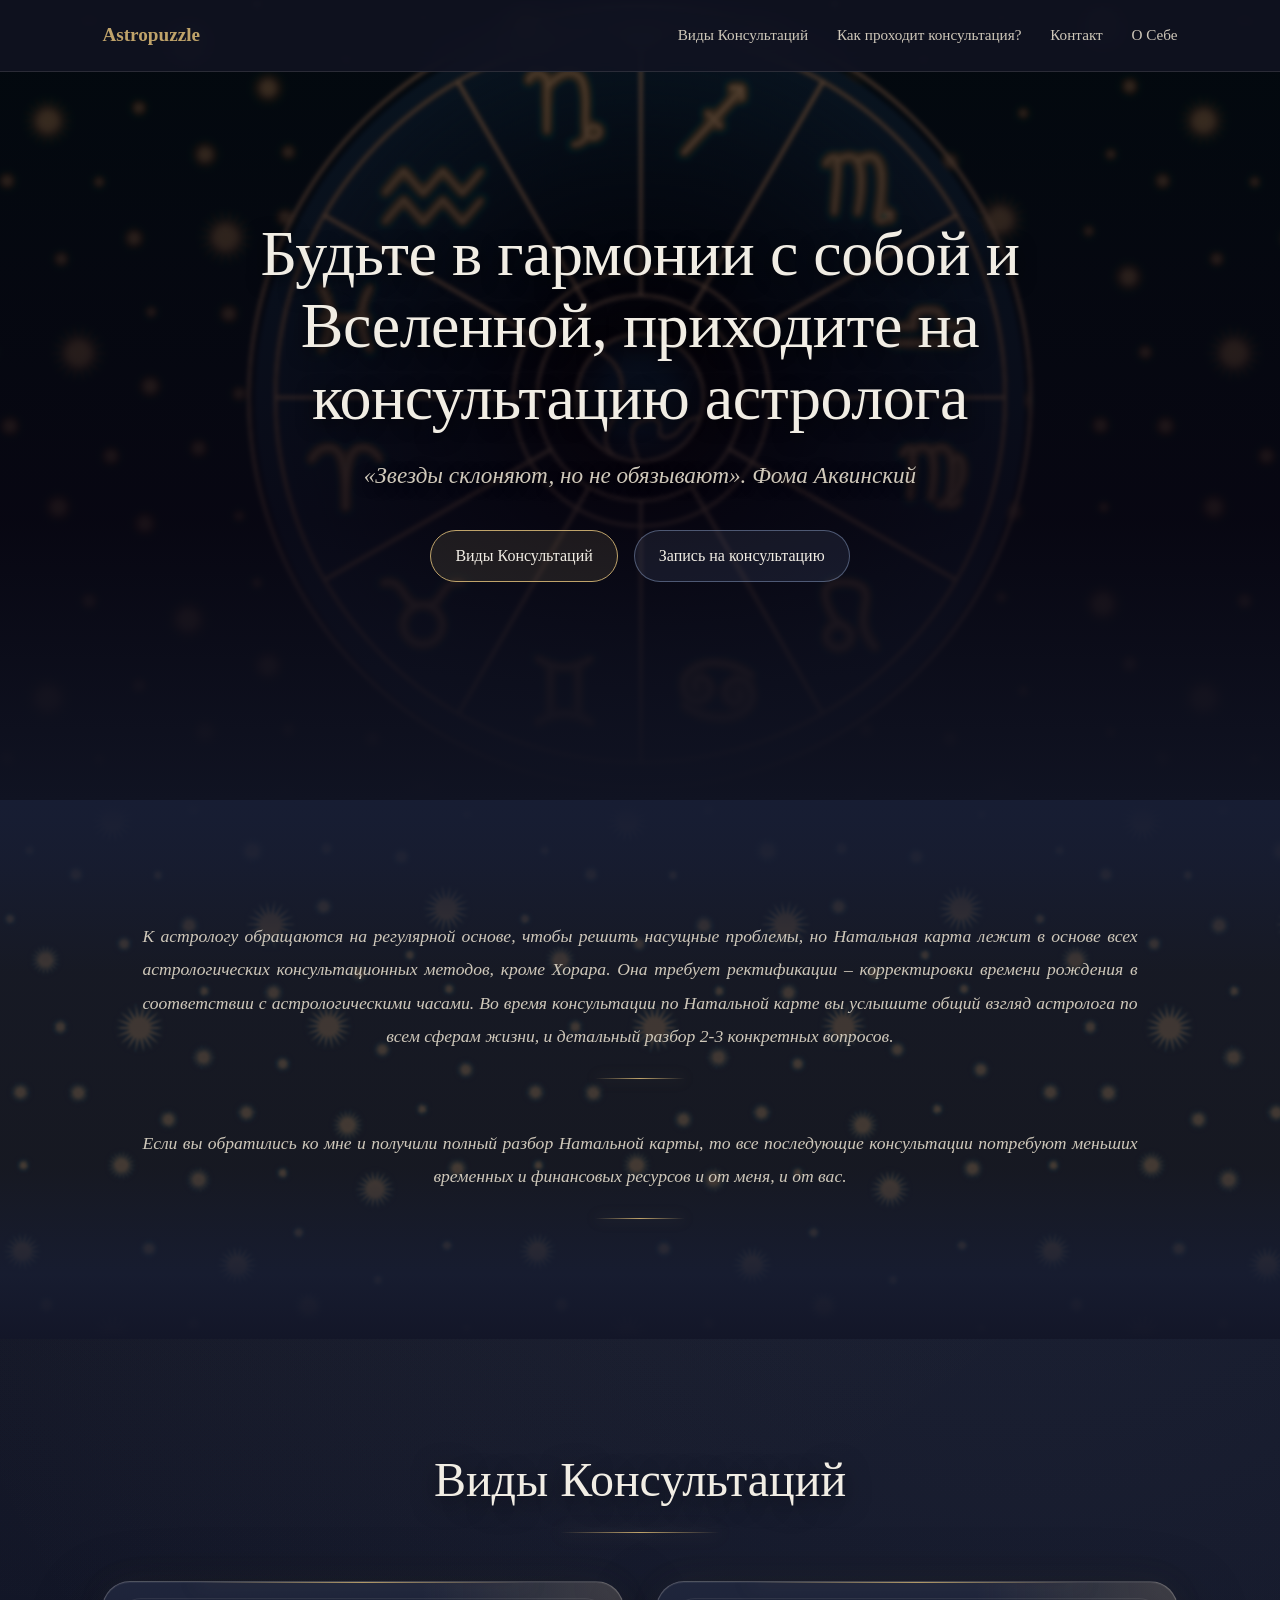
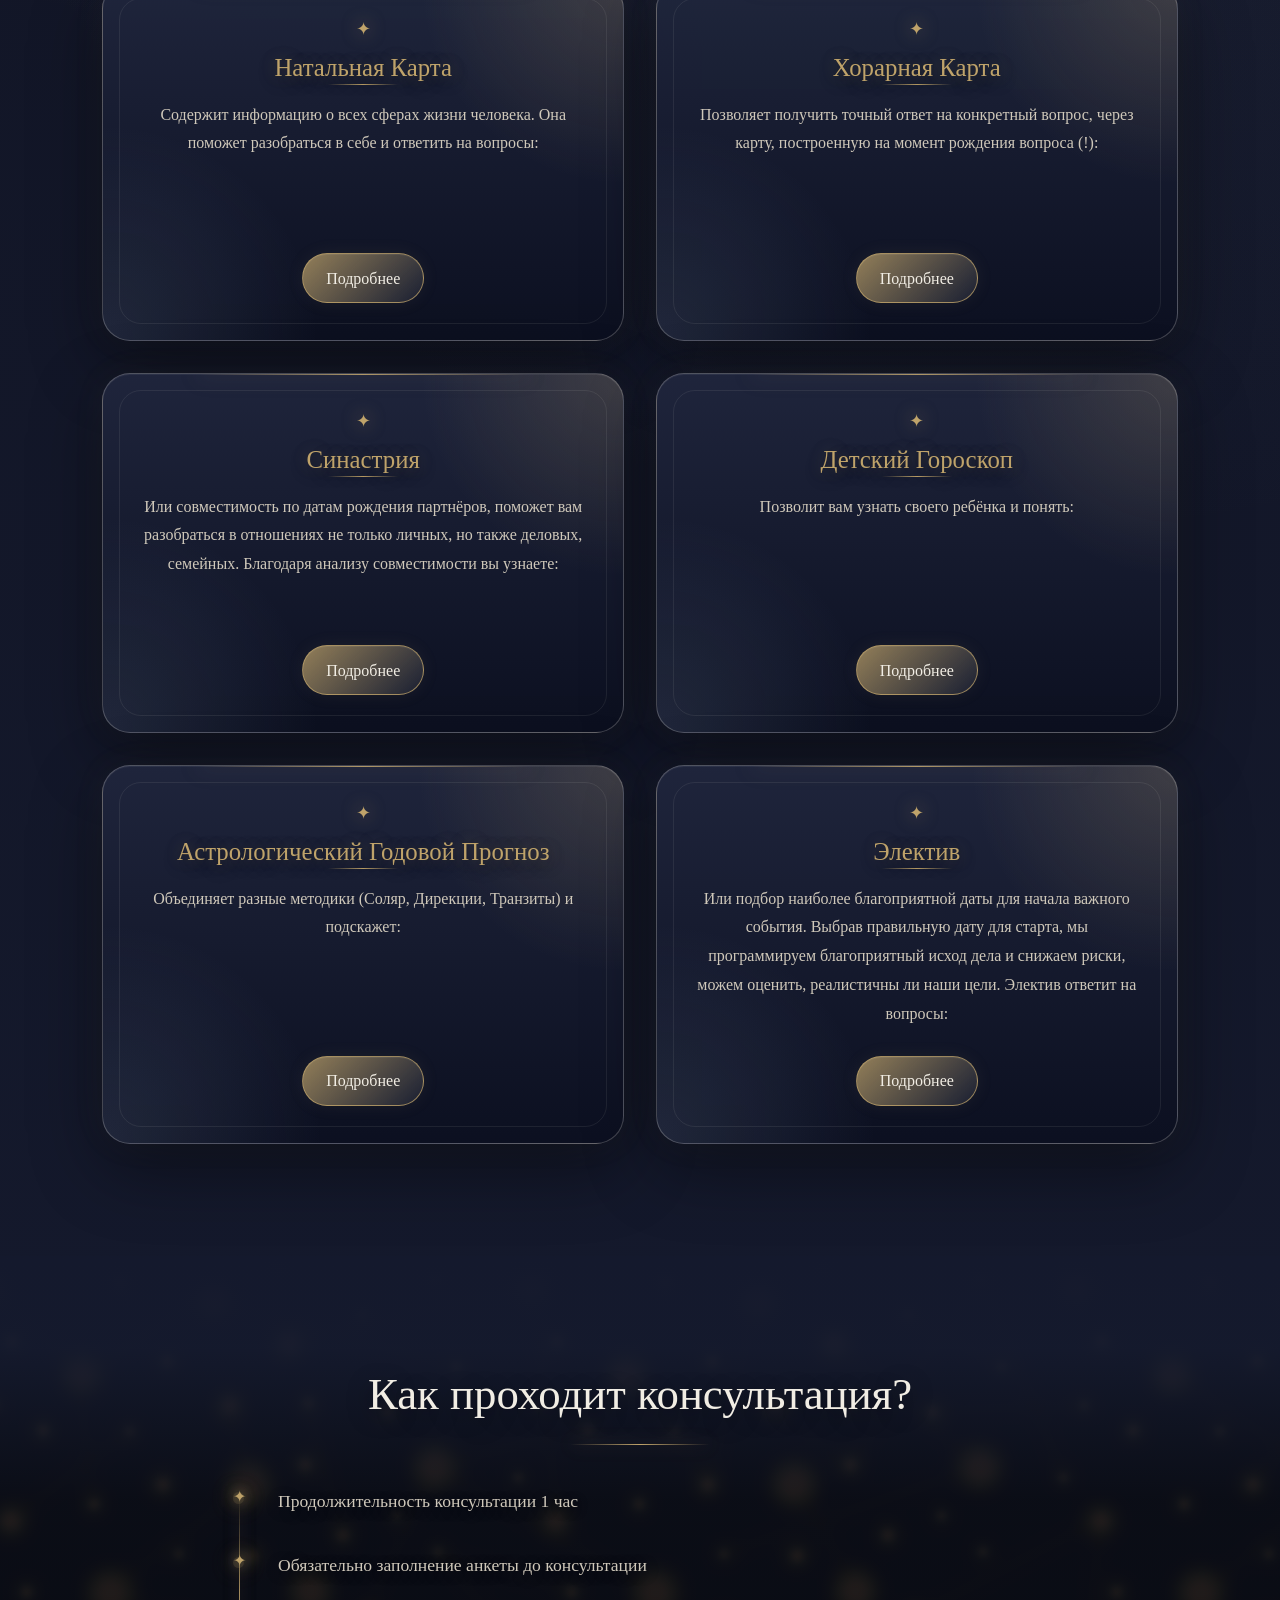
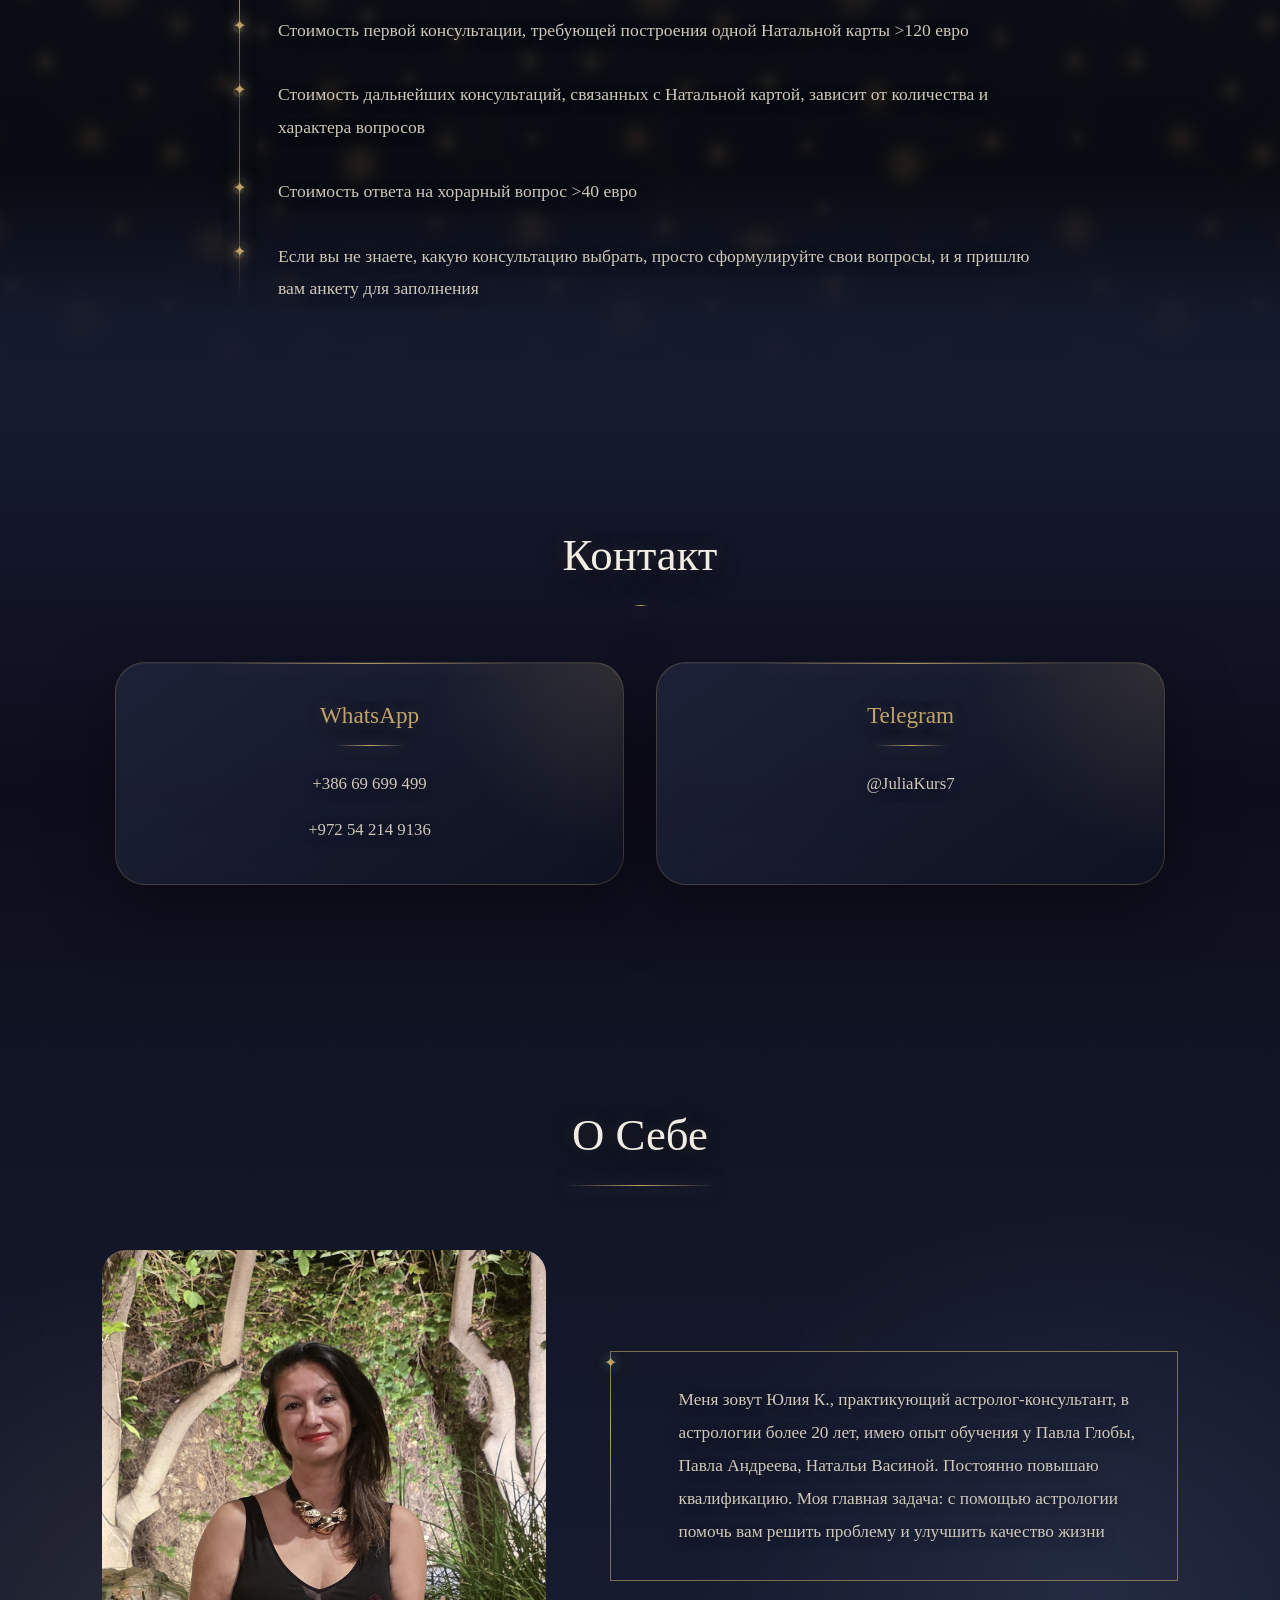
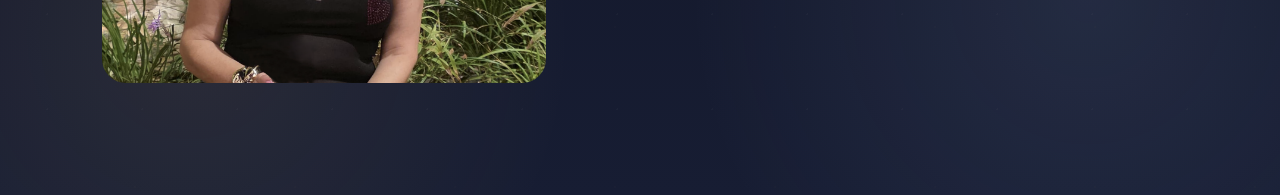
==== index.html @ b41eee76 "Fix button" ====
<!DOCTYPE html>
<html lang="ru">
    <head>
        <meta charset="UTF-8">
        <meta name="viewport" content="width=device-width, initial-scale=1.0">
        <title>Astropuzzle</title>
        <link rel="stylesheet" href="style.css">
    </head>

    <body>

        <!--Navigation section-->
        <header class="top_bar">
            <a href="#home" class="logo">Astropuzzle</a>
            <nav class="nav_links">
                <a href="#sessions">Виды Консультаций</a>
                <a href="#registration">Как проходит консультация?</a>
                <a href="#contact">Контакт</a>
                <a href="#aboutme">О Себе</a>
            </nav>
        </header>

        <main>
            <!--Intro and Heading and Quote-->
            <section id="home" class="hero">
                <div class="hero_content">
                    <h1>Будьте в гармонии с собой и Вселенной, приходите на консультацию астролога</h1>
                    <h2>«Звезды склоняют, но не обязывают». Фома Аквинский</h2>
                    <div class="hero_buttons">
                        <a href="#sessions" class="button">Виды Консультаций</a>
                        <a href="#contact" class = "button secondary_button">Запись на консультацию</a>
                    </div>
                </div>
            </section>

            <!--Info Blocks-->
            <section class="info_block">
                <div class="info_card">
                    <p>К астрологу обращаются на регулярной основе, чтобы решить насущные проблемы, но Натальная карта лежит в основе всех астрологических консультационных методов, кроме Хорара. Она требует ректификации – корректировки времени рождения в соответствии с астрологическими часами. Во время консультации по Натальной карте вы услышите общий взгляд астролога по всем сферам жизни, и детальный разбор 2-3 конкретных вопросов.</p>
                    <p>Если вы обратились ко мне и получили полный разбор Натальной карты, то все последующие консультации потребуют меньших временных и финансовых ресурсов и от меня, и от вас.</p>
                </div>
            </section>
            
            <!--Mini Cards-->
            <section id="sessions" class="card_section">
                 <div class="section_heading">
                    <h2>Виды Консультаций</h2>
                </div>
                <div class="session_grid">
                    
                    <article class="session_card">
                        <h3>Натальная Карта</h3>
                        <p>Содержит информацию о всех сферах жизни человека. Она поможет разобраться в себе и ответить на вопросы:</p>
                        <button type="button" class="view_more">Подробнее</button>
                        <ul class="details">
                            <li>В чем ваши сильные и слабые стороны?</li>
                            <li>В какой сфере ждет профессиональный успех?</li>
                            <li>Как повысить уровень дохода?</li>
                            <li>Как избавиться от тревожности и поверить в себя?</li>
                            <li>В чем ваше предназначение?</li>
                            <li>Какова психосоматика ваших заболеваний и откуда взялись хронические?</li>
                            <li>Почему вы часто болеете, как это компенсировать, и где взять ресурс для полноценной энергичной жизни?</li>
                        </ul>
                    </article>

                    <article class="session_card">
                        <h3>Хорарная Карта</h3>
                        <p>Позволяет получить точный ответ на конкретный вопрос, через карту, построенную на момент рождения вопроса (!):</p>
                        <button type="button" class="view_more">Подробнее</button>
                        <ul class="details">
                            <li>Повысят ли меня на работе?</li>
                            <li>Какую квартиру выбрать?</li>
                            <li>Как ко мне относится этот человек и будем ли мы вместе?</li>
                            <li>Стоит ли принять предложение? </li>
                            <li>Выиграю ли я тендер?</li>
                            <li>Покупать, или продавать?</li>
                            <li>Где пропавший предмет или человек?</li>
                        </ul>
                    </article>

                    <article class="session_card">
                        <h3>Синастрия</h3>
                        <p>Или совместимость по датам рождения партнёров, поможет вам разобраться в отношениях не только личных, но также деловых, семейных. Благодаря анализу совместимости вы узнаете:</p>
                        <button type="button" class="view_more">Подробнее</button>
                        <ul class="details">
                            <li>Как построить крепкие отношения?</li>
                            <li>Как эффективно решать конфликты?</li>
                            <li>В чем можно полагаться на партнера?</li>
                            <li>Как наладить отношения с родственниками?</li>
                            <li>Подойдет ли вам новый сотрудник, впишется ли он в коллектив?</li>
                        </ul>
                    </article>

                    <article class="session_card">
                        <h3>Детский Гороскоп</h3>
                        <p>Позволит вам узнать своего ребёнка и понять:</p>
                        <button type="button" class="view_more">Подробнее</button>
                        <ul class="details">
                            <li>Как с ним лучше общаться?</li>
                            <li>Как развить его таланты и помочь их реализовать?</li>
                            <li>Как и где ему лучше учиться?</li>
                            <li>Как его мотивировать и укрепить самооценку?</li>
                            <li>Как помочь ему найти себя и адаптироваться к социуму?</li>
                            <li>В чем его предназначение?</li>
                        </ul>
                    </article>

                    <article class="session_card">
                        <h3>Астрологический Годовой Прогноз</h3>
                        <p>Объединяет разные методики (Соляр, Дирекции, Транзиты) и подскажет:</p>
                        <button type="button" class="view_more">Подробнее</button>
                        <ul class="details">
                            <li>Действовать, или замереть?</li>
                            <li>Какую стратегию выбрать?</li>
                            <li>На чем сфокусироваться, чтобы быть эффективным?</li>
                            <li>Где и в чем подстраховаться?</li>
                            <li>Как выжать пользу из кризисов предстоящего года?</li>
                        </ul>
                    </article>

                    <article class="session_card">
                        <h3>Электив</h3>
                        <p>Или подбор наиболее благоприятной даты для начала важного события. Выбрав правильную дату для старта, мы программируем благоприятный исход дела и снижаем риски, можем оценить, реалистичны ли наши цели. Электив ответит на вопросы:</p>
                        <button type="button" class="view_more">Подробнее</button>
                        <ul class="details">
                            <li>Когда начинать бизнес-проект?</li>
                            <li>Когда заключать сделку?</li>
                            <li>Когда переезжать?</li>
                            <li>Когда покупать или продавать недвижимость?</li>
                            <li>Когда лучше вступать в брак? </li>
                            <li>Когда зачинать ребенка?</li>
                            <li>Когда делать операцию с наименьшими рисками?</li>
                        </ul>
                    </article>
                </div>
            </section>

            <section id="registration" class="registration_section">
                    <h2>Как проходит консультация?</h2>
                    <ul class="registration_list">
                        <li>Продолжительность консультации 1 час</li>
                        <li>Обязательно заполнение анкеты до консультации</li>
                        <li>Стоимость первой консультации, требующей построения одной Натальной карты >120 евро</li>
                        <li>Стоимость дальнейших консультаций, связанных с Натальной картой, зависит от количества и характера вопросов</li>
                        <li>Стоимость ответа на хорарный вопрос >40 евро</li>
                        <li>Если вы не знаете, какую консультацию выбрать, просто сформулируйте свои вопросы, и я пришлю вам анкету для заполнения</li>
                    </ul>
            </section>
            
            <section id="contact" class="contact_section">
                <h2>Контакт</h2>
                <div class="contact_card">
                    <div class="socials">
                        <h3>WhatsApp</h3>
                        <p>+386 69 699 499</p>
                        <p>+972 54 214 9136</p>
                    </div>
                    
                    <div class="socials">
                        <h3>Telegram</h3>
                        <p>@JuliaKurs7</p>
                    </div>
                </div>
            </section>

            <section id="aboutme" class="aboutme_section">
                <h2>О Себе</h2>

                <div class="aboutme_content">
                    <div class="aboutme_image">
                        <img src="images/author.png" alt="author">
                    </div>

                    <div class="aboutme_text">
                        <p>Меня зовут Юлия К., практикующий астролог-консультант, в астрологии более 20 лет, имею опыт обучения у Павла Глобы, Павла Андреева, Натальи Васиной. Постоянно повышаю квалификацию. Моя главная задача: с помощью астрологии помочь вам решить проблему и улучшить качество жизни</p>
                    </div>
                </div>

            </section>
        </main>
    <script src="script.js"></script>
    </body>
</html>
---- style.css ----
/*General*/
* {
    box-sizing: border-box;
    margin: 0;
    padding: 0;
}

html {
    scroll-behavior: smooth;
}

body {
    font-family: Georgia, 'Times New Roman', Times, serif;
    line-height: 1.6;
    color: #f1ede4;
    background: radial-gradient(circle at 20% 10%, rgba(191, 163, 106, 0.08), transparent 25%), radial-gradient(circle at 80% 20%, rgba(124, 143, 179, 0.10), transparent 28%), linear-gradient(180deg, #101322, #171d33);
    min-height: 100vh;
}

/*Typography*/

h1,
h2,
h3 {
    line-height: 1.2;
    font-weight: 300;
}

h1 {
    font-size: clamp(2.1rem, 5vw, 4rem);
    color: #f1ede4;
}

h2 {
    font-size: clamp(1.7rem, 3.5vw, 2.5rem);
    color: #f1ede4;
    text-align: center;
    margin-bottom: 1rem;
}

h3 {
    font-size: 1.35rem;
    color: #d2b87a;
    margin-bottom: 0.8rem;
}

p {
    font-size: 1.2rem;
    color: #cfc8ba;
}

li {
    font-size: 1.2rem;
    color: #cfc8ba;
    line-height: 1.8;
}

/*Images and Links*/

a {
    color: inherit;
}

img {
    max-width: 100%;
    display: block;
}

/*Common Layout*/

section {
    scroll-margin: 90px;
}

.card_section,
.info_block,
.price_section,
.aboutme_card {
    padding: 7rem 8%;
}

/*Top Bar*/
.top_bar {
    width: 100%;
    position: fixed;
    top: 0;
    left: 0;
    right: 0;
    z-index: 9999;
    height: 72px;
    padding: 0 8%;
    display: flex;
    justify-content: space-between;
    align-items: center;
    background: rgba(16, 19, 34, 0.88);
    border-bottom: 1px solid rgba(241, 237, 228, 0.12);
    backdrop-filter: blur(14px);
}

.logo {
    font-weight: 600;
    font-size: 1.2rem;
    text-decoration: none;
    color: #bfa36a;
}

.nav_links {
    display: flex;
    align-items: center;
    gap: 1.8rem;
}

.nav_links a {
    position: relative;
    text-decoration: none;
    font-weight: 400;
    font-size: 0.95rem;
    color: #cfc8ba;

    transition: color 0.3s ease;
}
.nav_links a:hover {
    color: #d2b87a;
}

.nav_links a::after {
    content: "";
    position: absolute;

    left: 0;
    bottom: -6px;
    width: 100%;
    height: 1px;

    background: #bfa36a;
    transform: scaleX(0);
    transform-origin: center;

    transition: transform 0.3s ease;
}

.nav_links a:hover::after {
    transform: scaleX(1);
}

/*Hero Section*/
.hero {
    min-height: 800px;
    padding: 7rem 8%;

    position: relative;
    overflow: hidden;

    display: flex;
    align-items: center;
    justify-content: center;
    
    background: #101322;
}

.hero::before {
    content: "";
    position: absolute;
    inset: 0;

    background-image: url("images/hero_p2.png");
    background-size: cover;
    background-position: center;
    background-repeat: no-repeat;

    filter: brightness(0.45) blur(2px);
    transform: scale(1.04);
    z-index: 0;
}

.hero::after {
    content: "";
    position: absolute;
    inset: 0;

    background: linear-gradient(to bottom, rgba(10, 6, 20, 0) 0%, rgba(10, 6, 20, 0.7) 65%, #101322 100%);
    z-index: 1;
}

.hero_content {
    position: relative;
    z-index: 2;
    max-width: 900px;
    text-align: center;

    padding: 0;
}

.hero_content h1 {
    font-size: clamp(2.1rem, 5vw, 4rem);
    line-height: 1.12;
    margin-bottom: 1.4rem;

    color: #f1ede4;
    font-weight: 300;
    letter-spacing: -0.03rem;

    text-shadow: 0 4px 18px rgba(0,0,0,0.75);
}

.hero_content h2 {
    max-width: 760px;
    font-size: clamp(1.05rem, 2vw, 1.45rem);
    line-height: 1.7;
    margin: 0 auto;

    font-style: italic;
    font-weight: 300;
    text-align: center;
    color: #cfc8ba;

    text-shadow: 0 3px 14px rgba(0,0,0,0.7);
}

/*Hero buttons*/

.hero_buttons {
    display: flex;
    justify-content: center;
    gap: 1rem;
    flex-wrap: wrap;
    margin-top: 2.2rem;
}

/*All buttons*/
.button {
    display: inline-block;
    padding: 0.75rem 1.5rem;

    border-radius: 999px;
    border: 1px solid #bfa36a;

    background: rgba(191, 163, 106, 0.12);
    color: #f1ede4;

    text-decoration: none;
    font-weight: 400;

    transition: background-color 0.3s ease, color 0.3s ease, transform 0.3s ease, border-color 0.3s ease;
}

.button:hover {
    background: #bfa36a;
    color: #101322;
    transform: translateY(-3px);
}

.secondary_button {
    border-color: rgba(124, 143, 179, 0.55);
    background: rgba(124, 143, 179, 0.12);
}

.secondary_button:hover {
    background-color: #7c8fb3;
    border-color: #7c8fb3;
    color: #101322;
}

/*Main Card Section*/
.main_card_section {
    padding: 6rem 8%;
    background: linear-gradient(180deg, #101322, #171d33);
}

.section_heading,
.main_card {
    position: relative;
    z-index: 1;
}

.section_heading {
    text-align: center;
    margin-bottom: 3rem;
}

.section_heading h2 {
    color: #f1ede4;
    font-size: clamp(2rem, 4vw, 3rem);
    text-align: center;
    text-shadow: 0 6px 24px rgba(0,0,0,0.55);
}

.section_heading::after {
    content: "";
    display: block;
    width: 160px;
    height: 1px;
    margin: 1.5rem auto 0;
    background: linear-gradient(to right, transparent, #bfa36a, transparent);
    box-shadow: 0 0 18px rgba(191, 163, 106, 0.45);
}

.main_card {
    padding: 6rem 8%;
    position: relative;
    overflow: hidden;
    background: radial-gradient(circle at top right, rgba(191, 163, 106, 0.24), transparent 30%), radial-gradient(circle at bottom left, rgba(124, 143, 179, 0.24), transparent 34%), linear-gradient(135deg, rgba(32, 38, 61, 0.96), rgba(16, 19, 34, 0.98));
    border: 1px solid rgba(191, 163, 106, 0.34);
    box-shadow: 0 30px 90px rgba(0,0,0,0.48), 0 0 40px rgba(191, 163, 06, 0.08), inset 0 1px 0 rgba(255, 255, 255, 0.08);
}

.main_card::before {
    content: "";
    position: absolute;
    inset: 22px;
    border: 1px solid rgba(241, 237, 228, 0.08);
    pointer-events: none;
}

.main_card::after {
    content: "";
    position: absolute;
    top: 0;
    left: 10%;
    right: 10%;
    height: 1px;

    background: linear-gradient(to right, to transparent, rgba(191, 163, 106, 0.9), transparent);
    box-shadow: 0 0 20px rgba(191, 163, 106, 0.55);
}

.main_card h3 {
    position: relative;
    z-index: 2;
    color: #bfa36a;
    font-size: clamp(1.7rem, 3vw, 2.3rem);
    margin-bottom: 1.5rem;
    text-align: center;
    text-shadow: 0 0 18px rgba(191, 163, 106, 0.25);
}

.main_card p {
    position: relative;
    z-index: 2;
    max-width: 780px;
    margin: 0 auto 2rem auto;
    color: #cfc8ba;
    font-size: 1.1rem;
    line-height: 1.8;
    text-align: center;
}

.main_card p::after {
    content: "";
    display: block;
    width: 100px;
    height: 1px;
    margin: 1.7rem auto 0;
    background: linear-gradient(to right, transparent, #bfa36a, transparent);
}

.main_card ul {
    position: relative;
    z-index: 2;
    list-style: none;
    padding: 0;
    margin: 0 auto 2rem auto;
    max-width: 760px;
    display: grid;
    gap: 1rem;
}

.main_card li {
    color: #cfc8ba;
    font-size: 1.05rem;
    line-height: 1.7;
    padding-left: 2rem;
    position: relative;
}

.main_card li::before {
    content:"\263E";
    position: absolute;
    left: 0;
    top: 0;
    color: #bfa36a;
    text-shadow: 0 0 12px rgba(191, 163, 106, 0.55);
}

.main_card .button {
    position: relative;
    z-index: 2;
    display: block;
    width: fit-content;
    margin: 2.3rem auto 0 auto;
    box-shadow: 0 0 24px rgba(191, 163, 106, 0.12);
}

/*Main card borders and decor*/

/*Information paragraphs*/

.info_block {
    padding: 7rem 8%;
    position: relative;
    overflow: hidden;
    background: #171d33;
}

.info_block::before {
    content: "";
    position: absolute;
    inset: 0;

    background-image: url("images/info_banner.png");
    background-size: cover;
    background-position: center;
    background-repeat: no-repeat;

    filter: brightness(0.55) contrast(0.9) saturate(0.75) blur(1px);
    transform: scale(1.03);
    z-index: 0;
}

.info_block::after {
    content: "";
    position: absolute;
    inset: 0;
    background: linear-gradient(to bottom, #171d33 0%, rgba(23, 29, 51, 0.85) 12%, rgba(23, 29, 51, 0.35) 32%, rgba(23, 29, 51, 0.25) 68%, rgba(23, 29, 51, 0.85) 88%, #131628 100%);
    z-index: 1;
}

.info_card {
    position: relative;
    z-index: 2;
    display: grid;
    gap: 2rem;
    max-width: 1100px;
    margin: 0 auto;
}

.info_card p {
    padding: 0.5rem 2.5rem;
    text-align: justify;
    text-align-last: center;
    font-style: italic;
    font-size: 1.1rem;
    line-height: 1.9;
    color: #cfc8ba;
}

.info_card p::after {
    content: "";
    display: block;
    width: 90px;
    height: 1px;
    margin: 1.5rem auto 0;
    background: linear-gradient(to right, transparent, #bfa36a, transparent);
    box-shadow: 0 0 14px rgba(191, 163, 106, 0.35);
}

/*Session cards*/

.card_section {
    padding: 7rem 8%;
    position: relative;
    overflow: hidden;
}

.session_grid {
    position: relative;
    z-index: 1;
    display: grid;
    grid-template-columns: repeat(2, minmax(0, 1fr));
    gap: 2rem;
    max-width: 1100px;
    margin: 0 auto;
}

.session_card {
    position: relative;
    overflow: hidden;

    min-height: 360px;
    background: radial-gradient(circle at top right, rgba(191, 163, 106, 0.20), transparent 32%), radial-gradient(circle at bottom left, rgba(124, 143, 179, 0.18), transparent 34%), linear-gradient(180deg, rgba(32, 38, 61, 0.96), rgba(12, 16, 32, 0.98));
    padding: 2.3rem;
    border-radius: 28px;

    display: flex;
    flex-direction: column;

    border: 1px solid rgba(241, 237, 228, 0.24);
    box-shadow: 0 24px 70px rgba(0,0,0,0.42), 0 0 35px rgba(191, 163, 106, 0.06), inset 0 1px 0 rgba(255, 255, 255, 0.06);

    transition: transform 0.3s ease, border-color 0.3s ease, box-shadow 0.3s ease;
}

.session_card:hover {
    transform: translateY(-6px);
    border-color: rgba(191, 163, 106, 0.55);
    box-shadow: 0 26px 70px rgba(0,0,0,0.5), 0 0 35px rgba(191, 163, 106, 0.13), inset 0 1px 0 rgba(255, 255, 255, 0.08);
}

.session_card::before {
    content: "";
    position: absolute;
    inset: 16px;

    border-radius: 22px;
    border: 1px solid rgba(241, 237, 228, 0.08);


    pointer-events: none;
}

.session_card::after {
    content: "";
    position: absolute;
    top: 0;
    left: 18%;
    right: 18%;
    height: 1px;
    background: linear-gradient(to right, transparent, rgba(191, 163, 106, 0.9), transparent);
    box-shadow: 0 0 20px rgba(191, 163, 106, 0.55);
}

.session_card h3 {
    position: relative;
    z-index: 1;

    color: #bfa36a;
    font-size: 1.55rem;
    text-align: center;
    margin-bottom: 1rem;
    text-shadow: 0 0 16px rgba(191, 163, 106, 0.25), 0 4px 18px rgba(0,0,0,0.45);
}

.session_card h3::after {
    content: "";
    display: block;

    width: 70px;
    height: 1px;
    margin: 1px auto 0;
    background: linear-gradient(to right, transparent, #bfa36a, transparent);
    text-shadow: 0 0 14px rgba(191, 163, 106, 0.4);
}

.session_card h3::before {
    content: "\2726";
    display: block;
    margin-bottom: 0.8rem;
    color: #bfa36a;
    font-size: 1.1rem;

    text-shadow: 0 0 18px rgba(191, 163, 106, 0.65);
}

.session_card p {
    position: relative;
    z-index: 1;
    color: #cfc8ba;
    font-size: 1rem;
    line-height: 1.8;
    text-align: center;
    margin-bottom: 1.7rem;
}

.view_more {
    position: relative;
    z-index: 1;
    width: fit-content;
    margin: auto auto 0 auto;
    padding: 0.7rem 1.45rem;
    border-radius: 999px;
    border: 1px solid rgba(191, 163, 106, 0.75);
    background: linear-gradient(135deg, rgba(191, 163, 106, 0.75), rgba(124, 143, 179, 0.10));
    box-shadow: 0 0 18px rgba(191, 163, 106, 0.08), inset 0 1px 0 rgba(255, 255, 255, 0.06);
    color: #f1ede4;
    font: inherit;
    cursor: pointer;
    
    transition: background-color 0.8s ease, color 0.6s ease, transform 0.6s ease;
}

.view_more:hover {
    background: #bfa36a;
    color: #101322;
    transform: translateY(-3px);
    box-shadow: 0 0 28px rgba(191, 163, 106, 0.28), inset 10px 30px rgba(0, 0, 0, 0.05);
}

.details {
    position: relative;
    z-index: 1;
    list-style: none;
    padding: 0;
    margin: 0;
    display: grid;
    gap: 0.7rem;
    max-height: 0;
    opacity: 0;
    overflow: hidden;
    transition: max-height 0.8s ease, opacity 0.6s ease, margin-top 0.6s ease;
}

.session_card.open .details {
    max-height: 300px;
    opacity: 1;
    margin-top: 1.7rem;
}

.session_card li {
    position: relative;
    color: #cfc8ba;
    font-size: 0.98rem;
    line-height: 1.7;
    padding-left: 1.7rem;
}

.session_card li::before {
    content: "\263E";
    position: absolute;
    left: 0;
    top: 0;

    color: #bfa36a;
    font-size: 0.8rem;
    text-shadow: 0 0  12px rgba(191, 163, 106, 0.55);
}

/*Registration Section*/

.registration_section {
    padding: 7rem 8%;
    position: relative;
    margin: 0 auto;
    overflow: hidden;
    background: #101322;
}

.registration_section::before {
    content: "";
    position: absolute;
    inset: 0;
    
    background-image: url("images/registration_banner_2.png");
    background-size: cover;
    background-position: center;
    background-repeat: no-repeat;

    transform: scale(1.03);
    filter: blur(3px) brightness(0.3); 

    z-index: 0;
}

.registration_section::after {
    content: "";
    position: absolute;
    inset: 0;
    background: linear-gradient(to bottom, #14192d 0%, rgba(23, 29, 51, 0.85) 12%, rgba(23, 29, 51, 0.35) 32%, rgba(23, 29, 51, 0.25) 68%, rgba(23, 29, 51, 0.85) 88%, #161a2f 100%);
    z-index: 1;
    pointer-events: none;
}


.registration_section h2,
.registration_list {
    position: relative;
    z-index: 2;
}

.registration_section h2 {
    text-align: center;
    color: #f1ede4;
    font-size: clamp(1.9rem, 4vw, 2.8rem);
    margin-bottom: 2.5rem;
    text-shadow: 0 6px 24px rgba(0,0,0,0.45);
}

.registration_section h2::after {
    content: "";
    display: block;
    width: 140px;
    height: 1px;
    margin: 1.4rem auto 0;
    background: linear-gradient(to right, transparent, #bfa36a, transparent);
    box-shadow: 0 0 18px rgba(191, 163, 106, 0.45);
}

.registration_list {
    list-style: none;
    padding: 0;
    margin: 0 auto;
    display: grid;
    gap: 2rem;
    position: relative;
    max-width: 820px;
}

.registration_list::before {
    content: "";
    position: absolute;
    left: 0.55rem;
    top: 0.4rem;
    bottom: 0.4rem;
    width: 1px;
    background: linear-gradient(to bottom, transparent, rgba(191, 163, 106, 0.85), rgba(124, 143, 179, 0.45), rgba(191, 163, 106, 0.65), transparent);
    box-shadow: 0 0 14px rgba(191, 163, 106, 0.55), 0 0 28px rgba(124, 143, 179, 0.22);
}

.registration_list li {
    position: relative;
    padding-left: 3rem;
    color: #cfc8ba;
    font-size: 1.1rem;
    line-height: 1.85;
    text-shadow: 0 3px 14px rgba(0,0,0,0.35);
    transition: color 0.3s ease, transform 0.3s ease, text-shadow 0.3s ease;
}

.registration_list li:hover {
    color: #f1ede4;
    transform: translateX(6px);
    text-shadow: 0 0 16px rgba(191, 163, 106, 0.18), 0 4px 18px rgba(0, 0, 0, 0.45);
}

.registration_list li::before {
    content: "\2726";
    position: absolute;
    left: 0;
    top: 0.15rem;
    width: 1.2rem;
    height: 1.2rem;
    display: flex;
    align-items: center;
    justify-content: center;
    color: #bfa36a;
    font-size: 1rem;
    text-shadow: 0 0 12px rgba(191, 163, 106, 0.8), 0 0 24px rgba(191, 163, 106, 0.35);
}

.registration_list li::after {
    content: "";
    position: absolute;
    left: 0.18rem;
    top: 0.48rem;
    width: 0.7rem;
    height: 0.7rem;
    border-radius: 50%;
    background: rgba(191, 163, 106, 0.18);
    box-shadow: 0 0 22px rgba(191, 163, 106, 0.45);
    pointer-events: none;
}

/*Contact Section*/

.contact_section {
    padding: 7rem 8%;
    position: relative;
    overflow: hidden;

}

.contact_section::after {
    content: "";
    position: absolute;
    inset: 0;

    background: linear-gradient(to bottom, rgba(10, 6, 20, 0) 0%, rgba(10, 6, 20, 0.7) 65%, #101322 100%);
    z-index: 0;
}

.contact_section h2 {
    position: relative;
    z-index: 1;
    text-align: center;
    color: #f1ede4;
    font-size: clamp(1.9rem, 4vw, 2.8rem);
    margin-bottom: 3.5rem;
    text-shadow: 0 0 18px rgba(191, 163, 106, 0.22), 0 6px 24px rgba(0,0,0,0.65);
}

.contact_section h2::after {
    content: "";
    display: block;
    width: 15px;
    height: 1px;
    margin: 1.4rem auto 0;
    background: linear-gradient(to right, transparent, #bfa36a, transparent);
    box-shadow: 0 0 18px rgba(191, 163, 106, 0.5);
}

.contact_card {
    position: relative;
    z-index: 1;
    max-width: 1050px;
    margin: 0 auto;
    display: grid;
    grid-template-columns: repeat(2, 1fr);
    gap: 2rem;
}

.socials {
    position: relative;
    overflow: hidden;
    padding: 2.4rem;
    border-radius: 30px;
    background: radial-gradient(circle at top right, rgba(191, 163, 106, 0.16), transparent 34%), linear-gradient(145deg, rgba(32, 38, 61, 0.82), rgba(16, 19, 34, 0.9));
    border: 1px solid rgba(191, 163, 106, 0.22);
    box-shadow: 0 24px 70px rgba(0,0,0,0.38), inset 0 1px 0 rgba(255, 255, 255, 0.05);
    backdrop-filter: blur(6px);
    z-index: 1;
}

.socials::before {
    content: "";
    position: absolute;
    top: 0;
    left: 20%;
    right: 20%;
    height: 1px;
    background: linear-gradient(to right, transparent, rgba(191, 163, 106, 0.85), transparent);
    box-shadow: 0 0 18px rgba(191, 163, 106, 0.45);
}

.socials h3 {
    position: relative;
    z-index: 1;
    color: #bfa36a;
    font-size: 1.45rem;
    text-align: center;
    margin-bottom: 1.4rem;
    text-shadow: 0 0 16px rgba(191, 163, 106, 0.25), 0 4px 18px rgba(0,0,0,0.45);
}

.socials h3::after {
    content: "";
    display: block;
    width: 70px;
    height: 1px;
    margin: 1rem auto 0;
    background: linear-gradient(to right, transparent, #bfa36a, transparent);
    box-shadow: 0 0 14px rgba(191, 163, 106, 0.35);
}

.socials p {
    position: relative;
    z-index: 1;
    color: #cfc8ba;
    font-size: 1.05rem;
    line-height: 1.8;
    text-align: center;
    margin-bottom: 1rem;
    text-shadow: 0 3px 14px rgba(0,0,0,0.45);
}

.socials p:last-child {
    margin-bottom: 0;
}

/*About me Section*/

.aboutme_section {
    padding: 7rem 8%;
    position: relative;
    overflow: hidden;
    background: radial-gradient(circle at 15% 80%, rgba(191, 163, 106, 0.12), transparent 30%), radial-gradient(circle at 85% 75%, rgba(124, 143, 179, 0.14), transparent 32%), linear-gradient(180deg, #101322, #171d33);
}

.aboutme_section::before {
    content: "";
    position: absolute;
    inset: 0;
    background-image: radial-gradient(circle, rgba(241, 237, 228, 0.20) 1px, transparent 1px), radial-gradient(circle, rgba(191, 163, 106, 0.14) 1px, transparent 1px);
    background-size: 95px 95px, 160px 160px;
    background-position: 0 0, 55px 70px;
    opacity: 0.14;
    pointer-events: none;
}

.aboutme_section h2 {
    position: relative;
    z-index: 1;
    text-align: center;
    color: #f1ede4;
    font-size: clamp(1.9rem, 4vw, 2.8rem);
    margin-bottom: 4rem;
    text-shadow: 0 0 18px rgba(191, 163, 106, 0.22), 0 6px 24px rgba(0,0,0,0.65);
}

.aboutme_section h2::after {
    content: "";
    display: block;
    width: 150px;
    height: 1px;
    margin: 1.4rem auto 0;
    background: linear-gradient(to right, transparent, #bfa36a, transparent);
    box-shadow: 0 0 18px rgba(191, 163, 106, 0.5);
}

.aboutme_content {
    position: relative;
    z-index: 1;
    max-width: 1100px;
    margin: 0 auto;
    display: grid;
    grid-template-columns: 0.9fr 1.15fr;
    gap: 4rem;
    align-items: center;
}

.aboutme_image {
    width: 100%;
}

.aboutme_image img {
    width: 100%;
    height: auto;
    display: block;
    border-radius: 24px;
}

.aboutme_text {
    position: relative;
    padding-left: 2.2rem;
    border: 1px solid rgba(191, 163, 106, 0.6);
}

.aboutme_text::before {
    content: "\2726";
    position: absolute;
    left: -0.45rem;
    top: -0.15rem;
    color: #bfa36a;
    font-size: 1rem;
    text-shadow: 0 0 12px rgba(91, 163, 106, .85), 0 0 24px rgba(191, 163, 106, 0.4);
}

.aboutme_text::after {
    content: "";
    position: absolute;
    left: -1px;
    top: 0;
    bottom: 0;
    width: 1px;
    background: linear-gradient(to bottom, transparent, rgba(191, 163, 106, 0.9), rgba(124, 143, 179, 0.45), transparent);
    box-shadow: 0 0 14px rgba(191, 163, 106, 0.9), rgba(124, 143, 179, 0.45);
}

.aboutme_text p {
    color: #cfc8ba;
    font-size: 1.08rem;
    line-height: 1.9;
    text-shadow: 0 3px 14px rgba(0,0,0,0.45);
    margin: 2rem 2rem 2rem 2rem;
}

/*Screen sizes*/

/**/
@media (max-width: 900px) {
    section,
    .card_section,
    .info_block,
    .main_card_section,
    .registration_section,
    .contact_section,
    .aboutme_section {
        padding: 5.5rem, 6%;
    }

    .session_grid {
        grid-template-columns: 1fr;
        max-width: 650px; 
    }

    .session_card:last-child {
        grid-column: auto;
        max-width: none;
    }

    .contact_card {
        grid-template-columns: 1fr;
        max-width: 650px;
    }

    .aboutme_content {
        grid-template-columns: 1fr;
        gap: 3rem;
        max-width: 700px;
    }

    .aboutme_image {
        max-width: 430;
        margin: 0 auto;
    }

    .aboutme_text {
        padding-left: 1.7rem;
    }
}

/*Phone Screen*/
@media (max-width: 650px) {
    body {
        font-size: 15px;
    }

    h1 {
        font-size: clamp(2rem, 12vw, 3rem);
    }

    h2 {
        font-size: clamp(1.7rem, 9vw, 2.3rem);
    }

    h3 {
        font-size: 1.25rem;
    }

    section,
    .main_card_section,
    .info_block,
    .card_section,
    .aboutme_section,
    .contact_section {
        padding: 4.5rem 6%;
    }

    .hero {
        min-height: 90vh;
        padding: 5rem 6%;
    }

    .hero_content h1 {
        font-size: clamp(1.2rem, 12vw, 3.2rem);
    }

    .hero_content h2 {
        font-size: 1rem;
        line-height: 1.7;
    }

    .herro_buttons {
        flex-direction: column;
        align-items: center;
    }

    .button,
    .view_more {
        width: 75%;
        max-width: 140px;
        text-align: center;
    }

    .main_card {
        padding: 2rem 1.4rem;
        border-radius: 24px;
    }

    .main_card p {
        font-size: 1rem;
        text-align: center;
    }

    .main_card li {
        font-size: 0.98rem;
    }

    .session_card {
        padding: 2rem 1.4rem;
        min-height: auto;
        border-radius: 24px;
    }

    .session_card p {
        font-size: 0.98rem;
        line-height: 1.75;
    }

    .details {
        font-size: 0.95rem;
    }

    .info_card p {
        padding: 1.6rem 1.3rem;
        font-size: 1rem;
        line-height: 1.8;
        text-align: justify;
        text-align-last: auto;
    }

    .registraion_list {
        max-width: 100%;
        gap: 1.6rem;
    }

    .registration_list li {
        padding-left: 2.5rem;
        font-size: 1rem;
        line-height: 1.75;
    }

    .registraion_list::before {
        left: 0.5rem;
    }

    .socials {
        padding: 2rem 1.4rem;
        border-radius: 24px;
    }

    .socails p {
        font-size: 1rem;
    }

    .aboutme_content {
        gap: 2.5rem;
    }

    .aboutme_image {
        max-width: 100%;
    }

    .aboutme_text {
        padding-left: 1.5rem;
    }

    .aboutme_text p {
        font-size: 1rem;
        line-height: 1.8;
    }
}

/*For awkward spacing*/
@media (max-width: 850px) {
    .top_bar {
        padding: 0.9rem 6%;
        height: auto;
        min-height: 72px;
        flex-direction: column;
        justify-content: center;
        gap: 0.7rem;
    }

    .logo {
        text-align: center;
        white-space: nowrap;
    }

    .nav_links {
        width: 100%;
        display: flex;
        justify-content: center;
        align-items: center;
        flex-wrap: wrap;
        gap: 0.8rem 1.2rem;
    }

    .nav_links a {
        font-size: 0.9rem;
        white-space: nowrap;
    }

    main {
        padding-top: 120px;
    }
}

/*Top bar for multiple screens*/
@media (max-width: 700px) {
    .top_bar {
        height: auto;
        min-height: 72px;
        padding: 1rem 6%;
        flex-direction: column;
        gap: 0.8rem;
    }

    .nav_links {
        flex-wrap: wrap;
        justify-content: center;
        gap: 1rem;
    }

    .nav_links a {
        font-size: 0.9rem;
    }

    main {
        padding-top: 120px;
    }
}

/*Tiny screens*/
@media (max-width: 420px) {
    .hero {
        padding: 4rem 5%;
    }

    section,
    .main_card_section,
    .info_block,
    .card_section,
    .aboutme_section,
    .contact_section {
        padding-left: 5%;
        padding-right: 5%;
    }

    .main_card,
    .session_card,
    .socials {
        padding: 1.6rem 1.1rem;
    }

    .registration_list li {
        padding-left: 2.2rem;
    }

    .button,
    .view_more {
        max-width: 75%;
    }
}
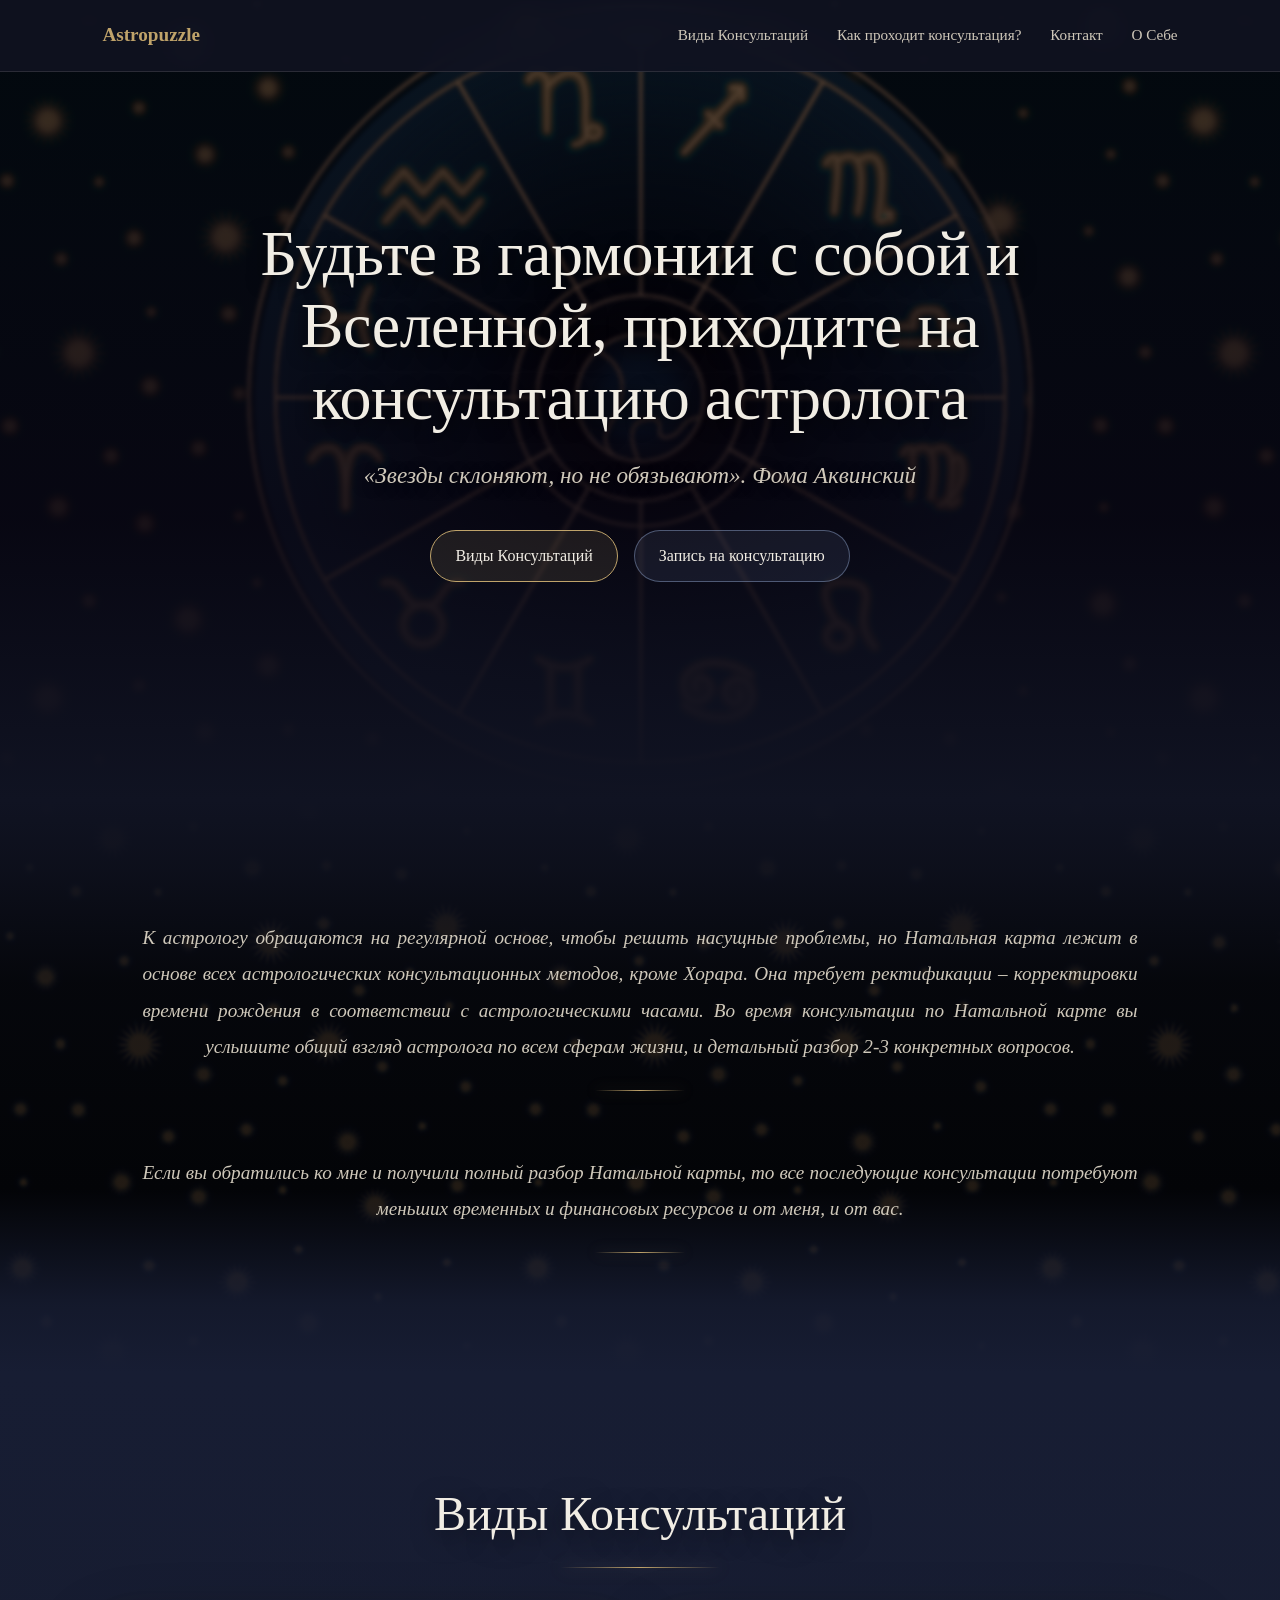
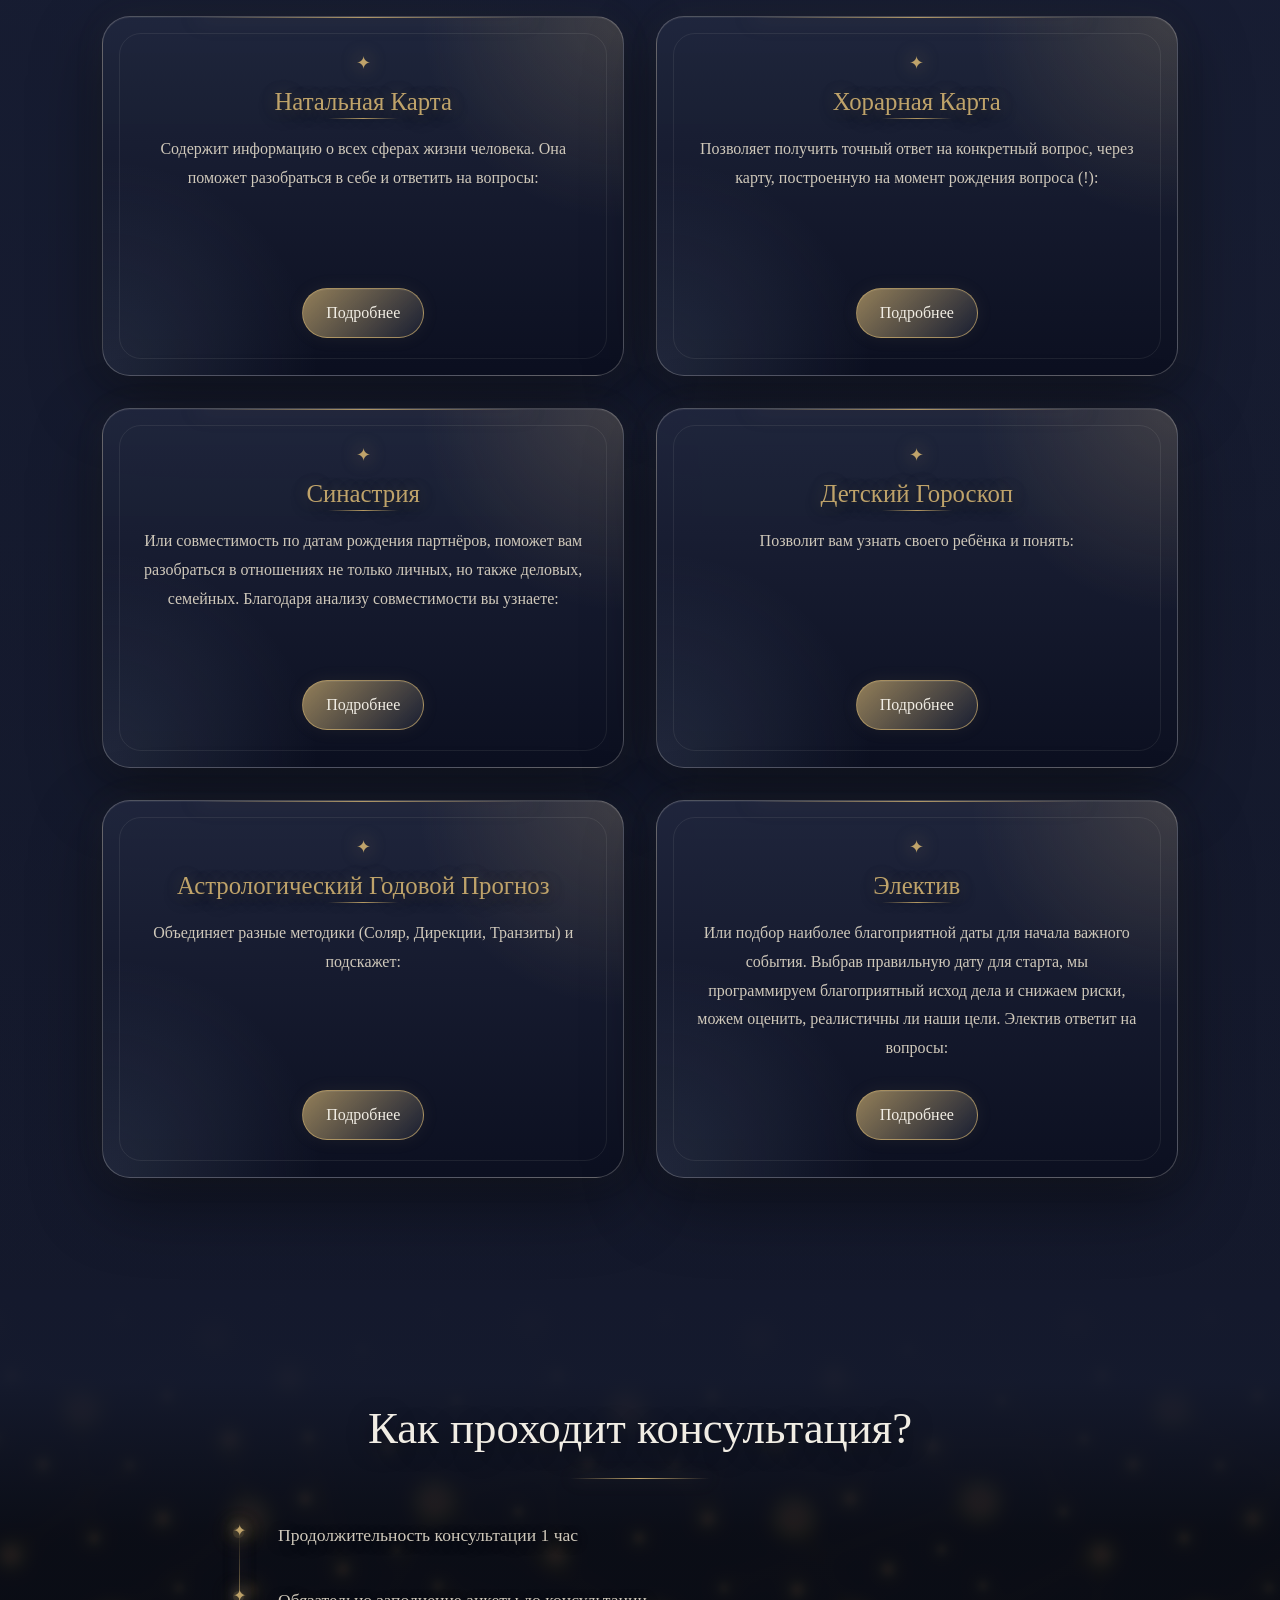
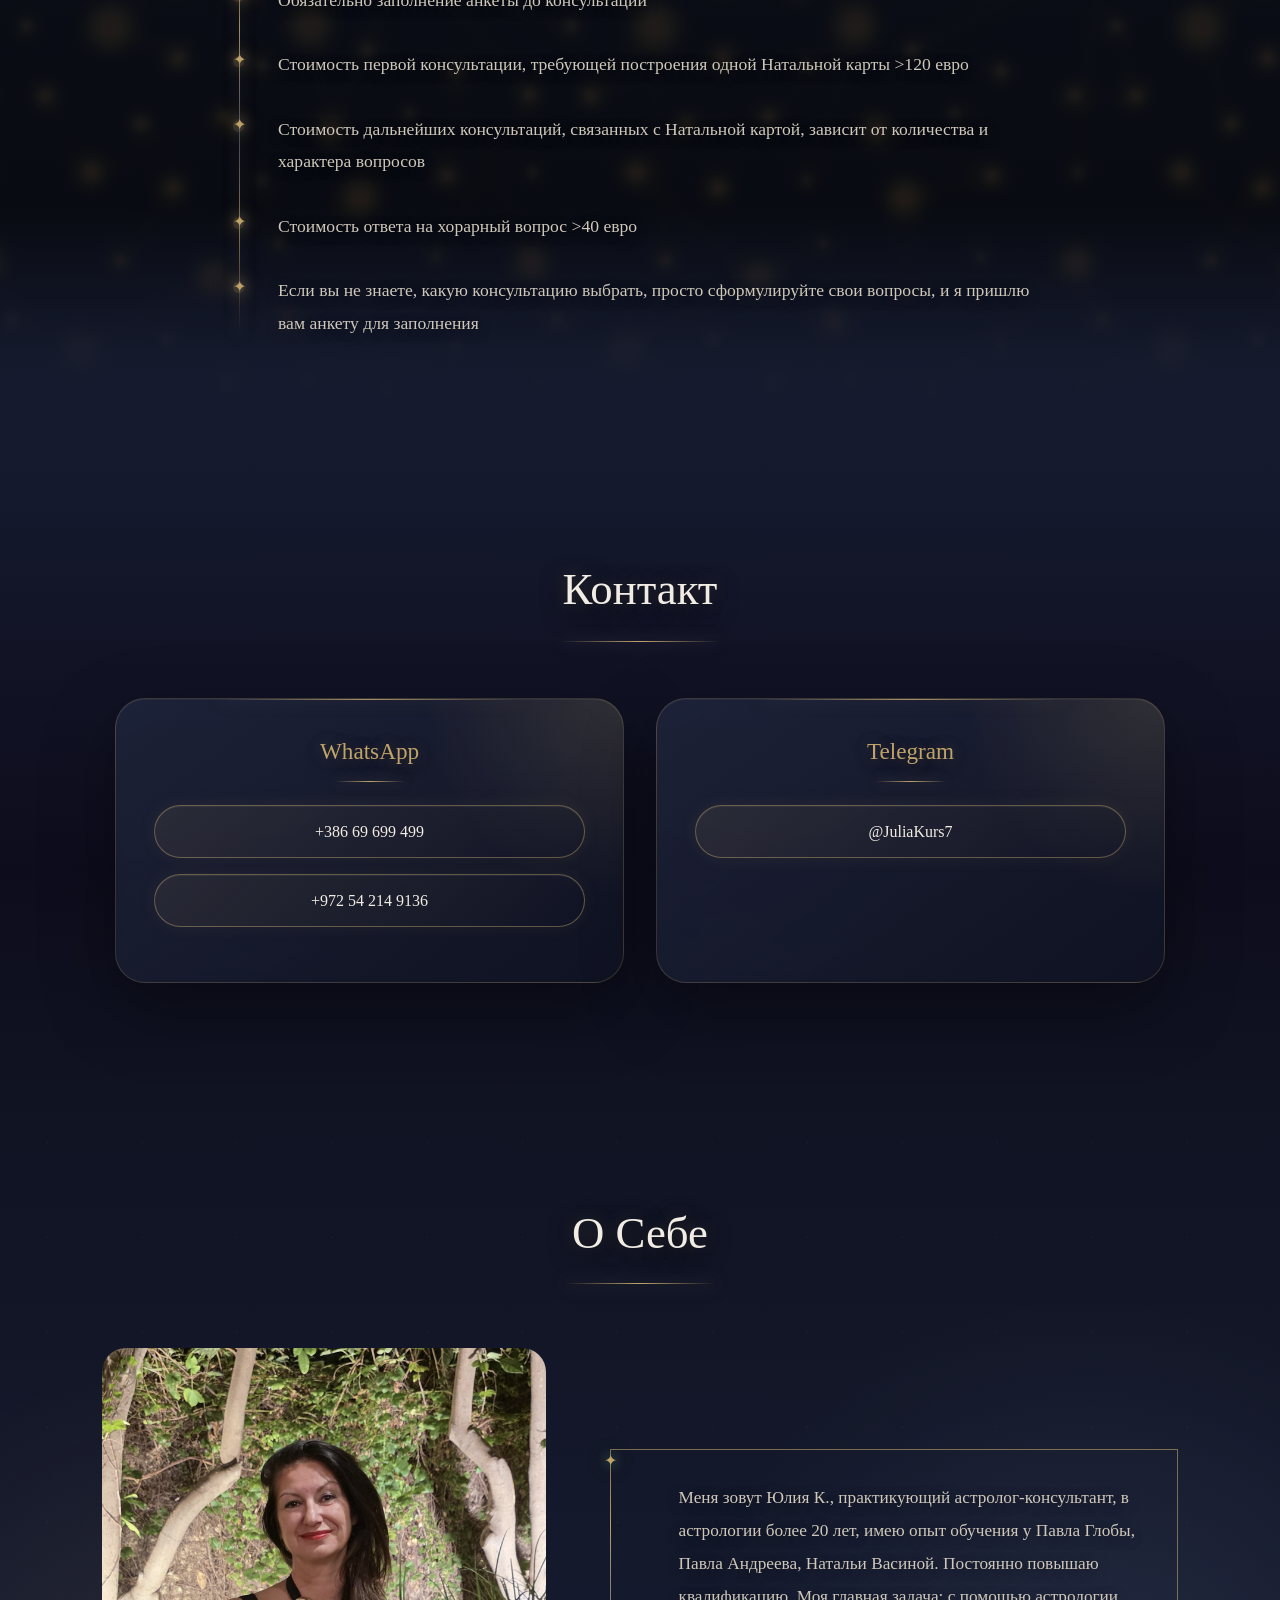
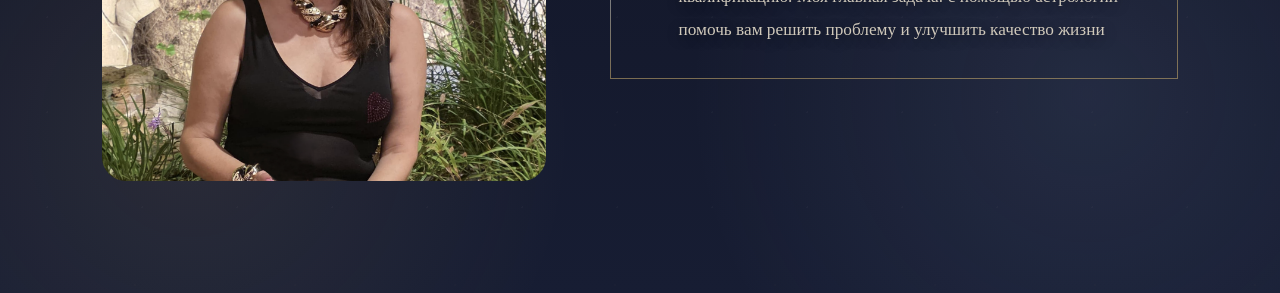
==== commit 3ad808cf: "Added and styled the contact links" ====
--- a/index.html
+++ b/index.html
@@ -152,13 +152,13 @@
                 <div class="contact_card">
                     <div class="socials">
                         <h3>WhatsApp</h3>
-                        <p>+386 69 699 499</p>
-                        <p>+972 54 214 9136</p>
+                        <a href="wa.me/+38669699499">+386 69 699 499</a>
+                        <a href="wa.me/+972542149136">+972 54 214 9136</a>
                     </div>
                     
                     <div class="socials">
                         <h3>Telegram</h3>
-                        <p>@JuliaKurs7</p>
+                        <a href="https://t.me/JuliaKurs7">@JuliaKurs7</a>
                     </div>
                 </div>
             </section>
--- a/style.css
+++ b/style.css
@@ -261,19 +261,11 @@
     color: #101322;
 }
 
-/*Main Card Section*/
-.main_card_section {
-    padding: 6rem 8%;
-    background: linear-gradient(180deg, #101322, #171d33);
-}
-
-.section_heading,
-.main_card {
-    position: relative;
-    z-index: 1;
-}
+/*Section Heading*/
 
 .section_heading {
+    position: relative;
+    z-index: 1;
     text-align: center;
     margin-bottom: 3rem;
 }
@@ -294,105 +286,6 @@
     background: linear-gradient(to right, transparent, #bfa36a, transparent);
     box-shadow: 0 0 18px rgba(191, 163, 106, 0.45);
 }
-
-.main_card {
-    padding: 6rem 8%;
-    position: relative;
-    overflow: hidden;
-    background: radial-gradient(circle at top right, rgba(191, 163, 106, 0.24), transparent 30%), radial-gradient(circle at bottom left, rgba(124, 143, 179, 0.24), transparent 34%), linear-gradient(135deg, rgba(32, 38, 61, 0.96), rgba(16, 19, 34, 0.98));
-    border: 1px solid rgba(191, 163, 106, 0.34);
-    box-shadow: 0 30px 90px rgba(0,0,0,0.48), 0 0 40px rgba(191, 163, 06, 0.08), inset 0 1px 0 rgba(255, 255, 255, 0.08);
-}
-
-.main_card::before {
-    content: "";
-    position: absolute;
-    inset: 22px;
-    border: 1px solid rgba(241, 237, 228, 0.08);
-    pointer-events: none;
-}
-
-.main_card::after {
-    content: "";
-    position: absolute;
-    top: 0;
-    left: 10%;
-    right: 10%;
-    height: 1px;
-
-    background: linear-gradient(to right, to transparent, rgba(191, 163, 106, 0.9), transparent);
-    box-shadow: 0 0 20px rgba(191, 163, 106, 0.55);
-}
-
-.main_card h3 {
-    position: relative;
-    z-index: 2;
-    color: #bfa36a;
-    font-size: clamp(1.7rem, 3vw, 2.3rem);
-    margin-bottom: 1.5rem;
-    text-align: center;
-    text-shadow: 0 0 18px rgba(191, 163, 106, 0.25);
-}
-
-.main_card p {
-    position: relative;
-    z-index: 2;
-    max-width: 780px;
-    margin: 0 auto 2rem auto;
-    color: #cfc8ba;
-    font-size: 1.1rem;
-    line-height: 1.8;
-    text-align: center;
-}
-
-.main_card p::after {
-    content: "";
-    display: block;
-    width: 100px;
-    height: 1px;
-    margin: 1.7rem auto 0;
-    background: linear-gradient(to right, transparent, #bfa36a, transparent);
-}
-
-.main_card ul {
-    position: relative;
-    z-index: 2;
-    list-style: none;
-    padding: 0;
-    margin: 0 auto 2rem auto;
-    max-width: 760px;
-    display: grid;
-    gap: 1rem;
-}
-
-.main_card li {
-    color: #cfc8ba;
-    font-size: 1.05rem;
-    line-height: 1.7;
-    padding-left: 2rem;
-    position: relative;
-}
-
-.main_card li::before {
-    content:"\263E";
-    position: absolute;
-    left: 0;
-    top: 0;
-    color: #bfa36a;
-    text-shadow: 0 0 12px rgba(191, 163, 106, 0.55);
-}
-
-.main_card .button {
-    position: relative;
-    z-index: 2;
-    display: block;
-    width: fit-content;
-    margin: 2.3rem auto 0 auto;
-    box-shadow: 0 0 24px rgba(191, 163, 106, 0.12);
-}
-
-/*Main card borders and decor*/
-
 /*Information paragraphs*/
 
 .info_block {
@@ -412,7 +305,7 @@
     background-position: center;
     background-repeat: no-repeat;
 
-    filter: brightness(0.55) contrast(0.9) saturate(0.75) blur(1px);
+    filter: brightness(0.35) contrast(1.1) saturate(0.75) blur(1.5px);
     transform: scale(1.03);
     z-index: 0;
 }
@@ -421,7 +314,7 @@
     content: "";
     position: absolute;
     inset: 0;
-    background: linear-gradient(to bottom, #171d33 0%, rgba(23, 29, 51, 0.85) 12%, rgba(23, 29, 51, 0.35) 32%, rgba(23, 29, 51, 0.25) 68%, rgba(23, 29, 51, 0.85) 88%, #131628 100%);
+    background: linear-gradient(to bottom, #101322 0%, rgba(15, 18, 32, 0.85) 12%, rgba(15, 19, 33, 0.35) 32%, rgba(12, 16, 28, 0.25) 68%, rgba(23, 29, 51, 0.85) 88%, #171d33 100%);
     z-index: 1;
 }
 
@@ -429,7 +322,7 @@
     position: relative;
     z-index: 2;
     display: grid;
-    gap: 2rem;
+    gap: 3rem;
     max-width: 1100px;
     margin: 0 auto;
 }
@@ -439,7 +332,7 @@
     text-align: justify;
     text-align-last: center;
     font-style: italic;
-    font-size: 1.1rem;
+    font-size: 1.2rem;
     line-height: 1.9;
     color: #cfc8ba;
 }
@@ -460,6 +353,7 @@
     padding: 7rem 8%;
     position: relative;
     overflow: hidden;
+    background: linear-gradient(#171d33, #171d3300);
 }
 
 .session_grid {
@@ -780,11 +674,11 @@
 .contact_section h2::after {
     content: "";
     display: block;
-    width: 15px;
+    width: 160px;
     height: 1px;
-    margin: 1.4rem auto 0;
+    margin: 1.5rem auto 0;
     background: linear-gradient(to right, transparent, #bfa36a, transparent);
-    box-shadow: 0 0 18px rgba(191, 163, 106, 0.5);
+    box-shadow: 0 0 18px rgba(191, 163, 106, 0.45);
 }
 
 .contact_card {
@@ -840,19 +734,28 @@
     box-shadow: 0 0 14px rgba(191, 163, 106, 0.35);
 }
 
-.socials p {
-    position: relative;
-    z-index: 1;
-    color: #cfc8ba;
-    font-size: 1.05rem;
-    line-height: 1.8;
+.socials a {
+    display: block;
+    padding: 0.8rem 1rem;
+    margin: 0 0 1rem;
+    border-radius: 999px;
+    color: #f1ede4;
+    text-decoration: none;
     text-align: center;
-    margin-bottom: 1rem;
-    text-shadow: 0 3px 14px rgba(0,0,0,0.45);
-}
-
-.socials p:last-child {
-    margin-bottom: 0;
+    background: linear-gradient(135deg, rgba(191, 163, 106, 0.10), rgba(191, 163, 106, 0.0));
+    border: 1px solid rgba(191, 163, 106, 0.45);
+    box-shadow: 0 0 18px rgba(191, 163, 106, 0.08), inset 0 1px 0 rgba(255,255,255,0.06);
+
+    transition: transform 0.3s ease, background-color 0.3s ease, color 0.3s ease, box-shadow 0.3s ease;
+}
+
+.socials a:hover {
+    transform: translateY(-3px);
+    color: #101322;
+    background: #bfa36a;
+    border-color: #bfa36a;
+
+    box-shadow: 0 0 28px rgba(191, 163, 106, 0.3), 0 12px 30px rgba(0,0,0,0.35);
 }
 
 /*About me Section*/
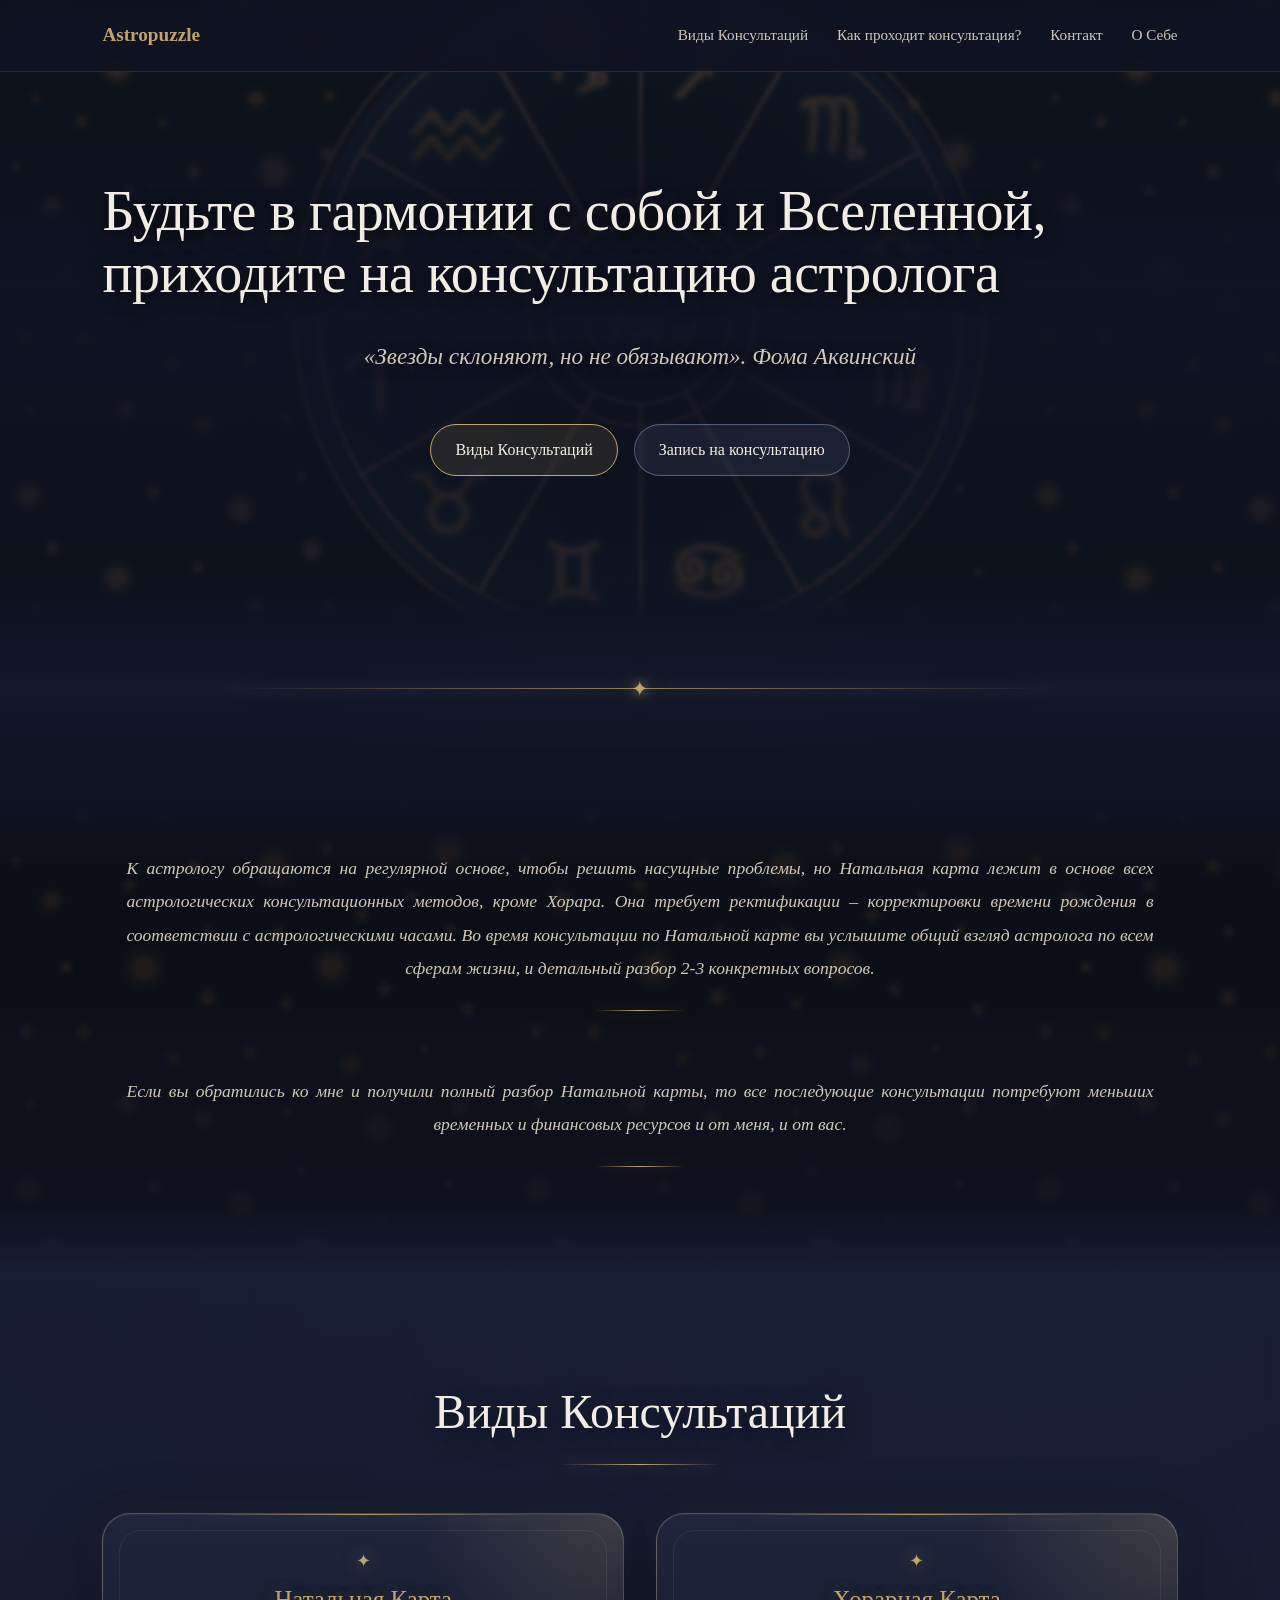
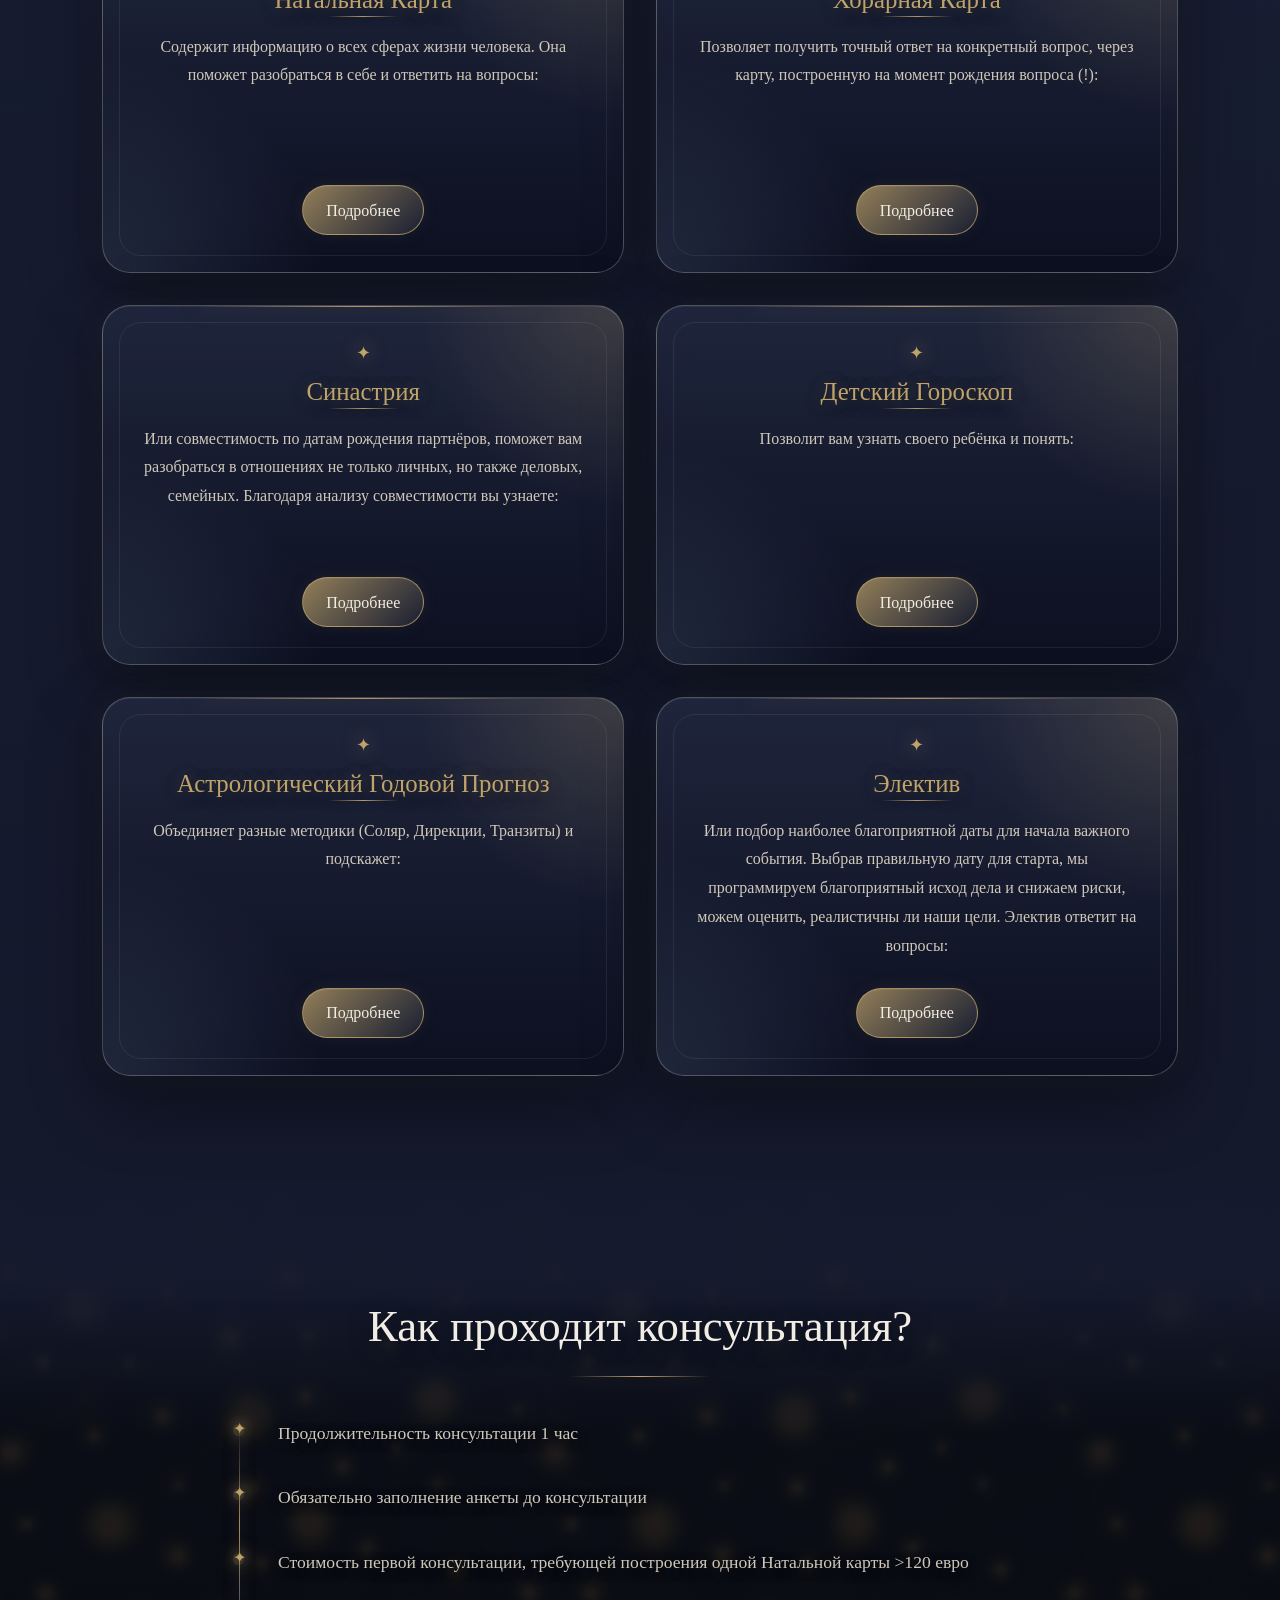
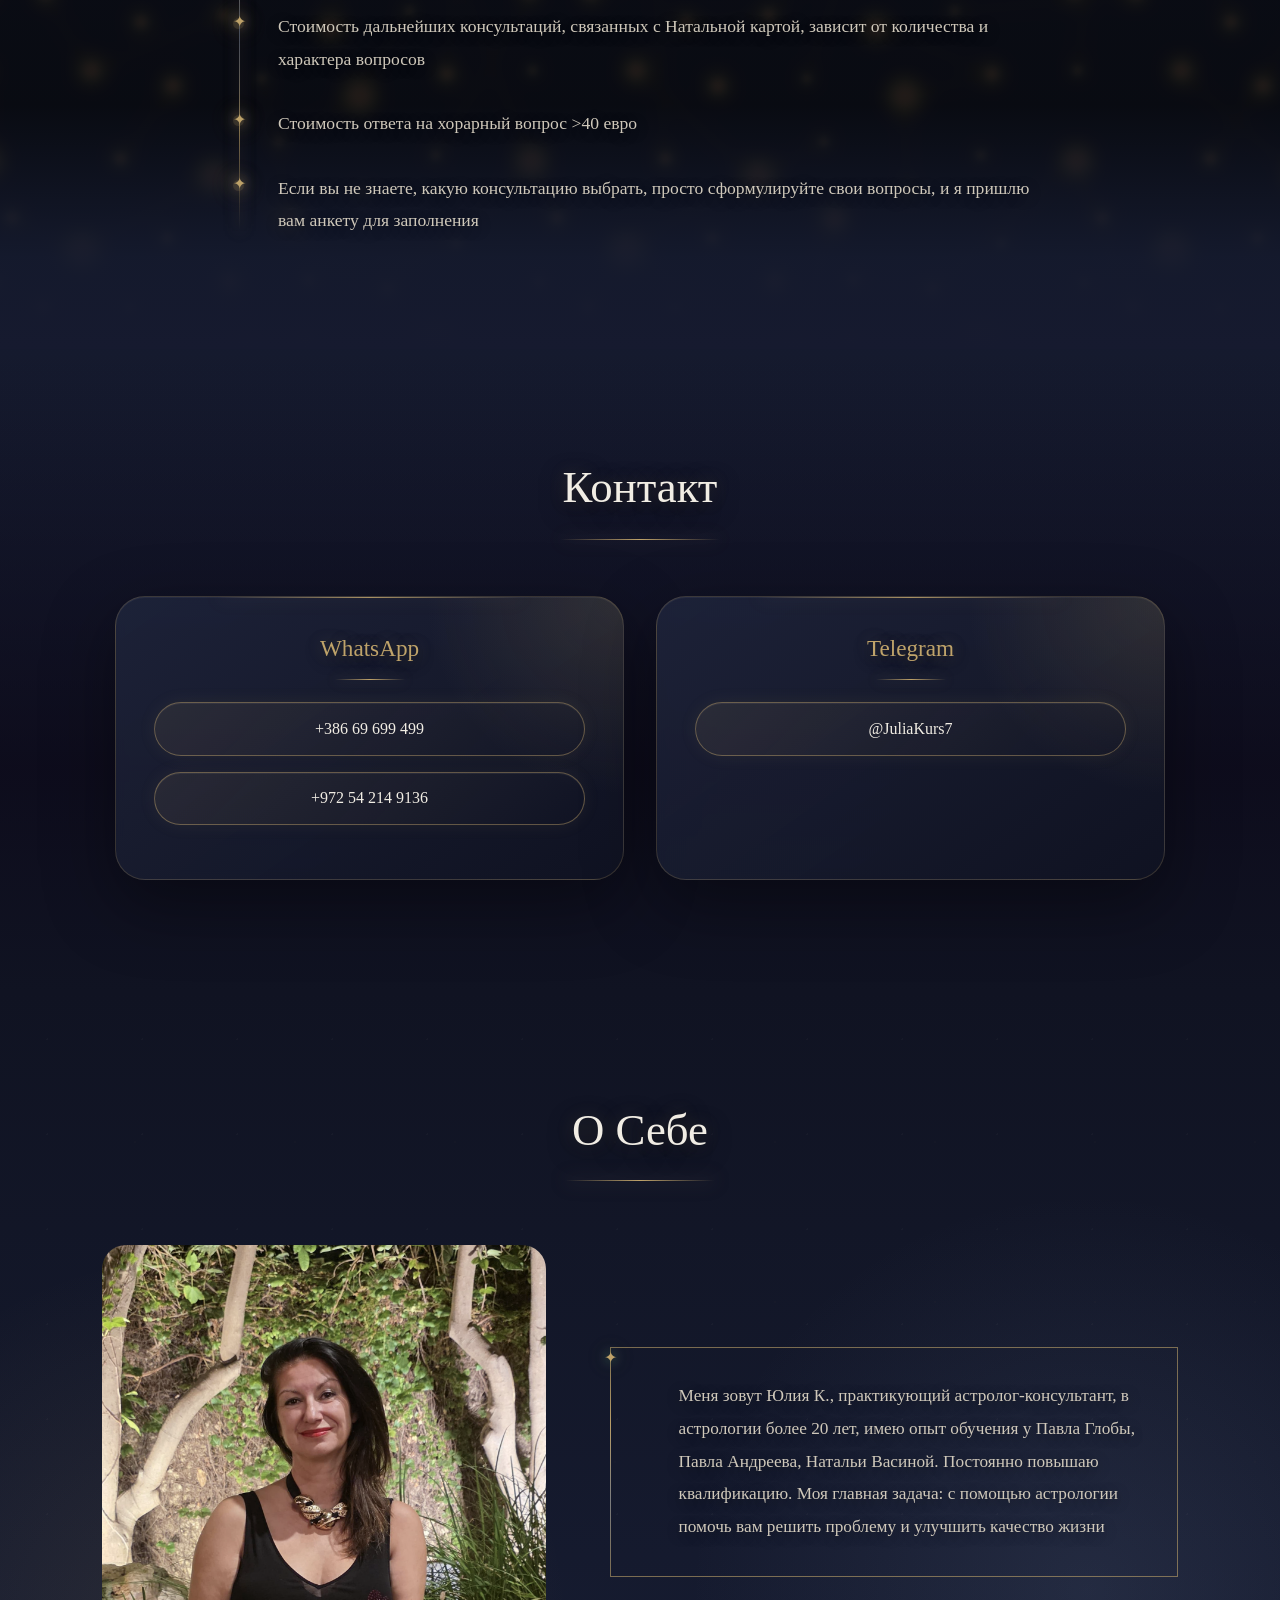
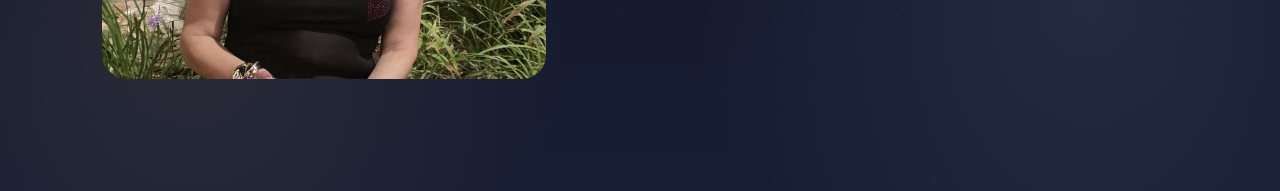
==== commit 9e2065c7: "decorate empty space" ====
--- a/index.html
+++ b/index.html
@@ -32,6 +32,10 @@
                     </div>
                 </div>
             </section>
+
+            <div class="decor_banner" aria-hidden="true">
+                <span></span>
+            </div>
 
             <!--Info Blocks-->
             <section class="info_block">
@@ -152,8 +156,8 @@
                 <div class="contact_card">
                     <div class="socials">
                         <h3>WhatsApp</h3>
-                        <a href="wa.me/+38669699499">+386 69 699 499</a>
-                        <a href="wa.me/+972542149136">+972 54 214 9136</a>
+                        <a href="https://wa.me/+38669699499">+386 69 699 499</a>
+                        <a href="https://wa.me/+972542149136">+972 54 214 9136</a>
                     </div>
                     
                     <div class="socials">
--- a/style.css
+++ b/style.css
@@ -145,8 +145,8 @@
 
 /*Hero Section*/
 .hero {
-    min-height: 800px;
-    padding: 7rem 8%;
+    min-height: 70vh;
+    padding: 5rem 8%;
 
     position: relative;
     overflow: hidden;
@@ -168,8 +168,8 @@
     background-position: center;
     background-repeat: no-repeat;
 
-    filter: brightness(0.45) blur(2px);
-    transform: scale(1.04);
+    filter: brightness(0.45) blur(2px) contrast(0.95) saturate(0.8);
+    transform: scale(1.02);
     z-index: 0;
 }
 
@@ -178,23 +178,20 @@
     position: absolute;
     inset: 0;
 
-    background: linear-gradient(to bottom, rgba(10, 6, 20, 0) 0%, rgba(10, 6, 20, 0.7) 65%, #101322 100%);
+    background: linear-gradient(to bottom, #10132244 0%, #101322 45%, #1013229b 92%, #101322 98%, #101322 100%);
     z-index: 1;
 }
 
 .hero_content {
     position: relative;
     z-index: 2;
-    max-width: 900px;
-    text-align: center;
-
-    padding: 0;
 }
 
 .hero_content h1 {
-    font-size: clamp(2.1rem, 5vw, 4rem);
+    font-size: clamp(2rem, 4.5vw, 3.5rem);
     line-height: 1.12;
-    margin-bottom: 1.4rem;
+    margin-top: 1.6rem;
+    margin-bottom: 2rem;
 
     color: #f1ede4;
     font-weight: 300;
@@ -207,7 +204,7 @@
     max-width: 760px;
     font-size: clamp(1.05rem, 2vw, 1.45rem);
     line-height: 1.7;
-    margin: 0 auto;
+    margin: 0 auto 1.6rem;
 
     font-style: italic;
     font-weight: 300;
@@ -224,7 +221,7 @@
     justify-content: center;
     gap: 1rem;
     flex-wrap: wrap;
-    margin-top: 2.2rem;
+    margin-top: 3rem;
 }
 
 /*All buttons*/
@@ -259,6 +256,58 @@
     background-color: #7c8fb3;
     border-color: #7c8fb3;
     color: #101322;
+}
+
+/*Decor Banner for in between information text and hero section*/
+.decor_banner {
+    height: 120px;
+    position: relative;
+    overflow: hidden;
+    margin-top: -1px;
+    margin-bottom: -1px;
+    background: linear-gradient(to bottom, #101322 0%, #14192c 50%, #101322 100%);
+
+}
+
+.decor_banner::before {
+    content: "";
+    position: absolute;
+    inset: 0;
+    background-image: linear-gradient(120deg, transparent 20%, rgba(191, 163, 106, 0.015) 50%, transparent 80%);
+    opacity: 0.45;
+    pointer-events: none;
+}
+
+.decor_banner::after {
+    content: "";
+    position: absolute;
+    left: 18%;
+    right: 18%;
+    top: 49%;
+    height: 1px;
+    background: linear-gradient(to right, transparent, rgba(191, 163, 106, 0.75), transparent);
+
+    box-shadow: 0 0 16px rgba(191, 163, 106, 0.45), 0 0 32px rgba(124, 143, 179, 0.18);
+}
+
+.decor_banner span {
+    position: absolute;
+    left: 50%;
+    top: 50%;
+    transform: translate(-50%, -50%);
+    width: 42px;
+    height: 42px;
+    display: flex;
+    align-items: center;
+    justify-content: center;
+    color: #bfa36a;
+    font-size: 1.3rem;
+    z-index: 2;
+}
+
+.decor_banner span::before {
+    content: "\2726";
+    text-shadow: 0 0 12px rgba(191, 163, 106, 0.9), 0 0 28px rgba(91, 163,106, 0.45);
 }
 
 /*Section Heading*/
@@ -289,7 +338,7 @@
 /*Information paragraphs*/
 
 .info_block {
-    padding: 7rem 8%;
+    padding: 6rem 8%;
     position: relative;
     overflow: hidden;
     background: #171d33;
@@ -305,8 +354,8 @@
     background-position: center;
     background-repeat: no-repeat;
 
-    filter: brightness(0.35) contrast(1.1) saturate(0.75) blur(1.5px);
-    transform: scale(1.03);
+    filter: brightness(0.25) blur(2px) contrast(0.95) saturate(0.9);
+    transform: scale(1.02);
     z-index: 0;
 }
 
@@ -314,7 +363,7 @@
     content: "";
     position: absolute;
     inset: 0;
-    background: linear-gradient(to bottom, #101322 0%, rgba(15, 18, 32, 0.85) 12%, rgba(15, 19, 33, 0.35) 32%, rgba(12, 16, 28, 0.25) 68%, rgba(23, 29, 51, 0.85) 88%, #171d33 100%);
+    background: linear-gradient(to bottom, #101322 0%, #101322 10%, #1013227e 22%, #1013225e 42%, #1013229e 58%, #101322c9 88%, #171d33 100%);
     z-index: 1;
 }
 
@@ -328,11 +377,11 @@
 }
 
 .info_card p {
-    padding: 0.5rem 2.5rem;
+    padding: 0.5rem 1.5rem;
     text-align: justify;
     text-align-last: center;
     font-style: italic;
-    font-size: 1.2rem;
+    font-size: 1.1rem;
     line-height: 1.9;
     color: #cfc8ba;
 }
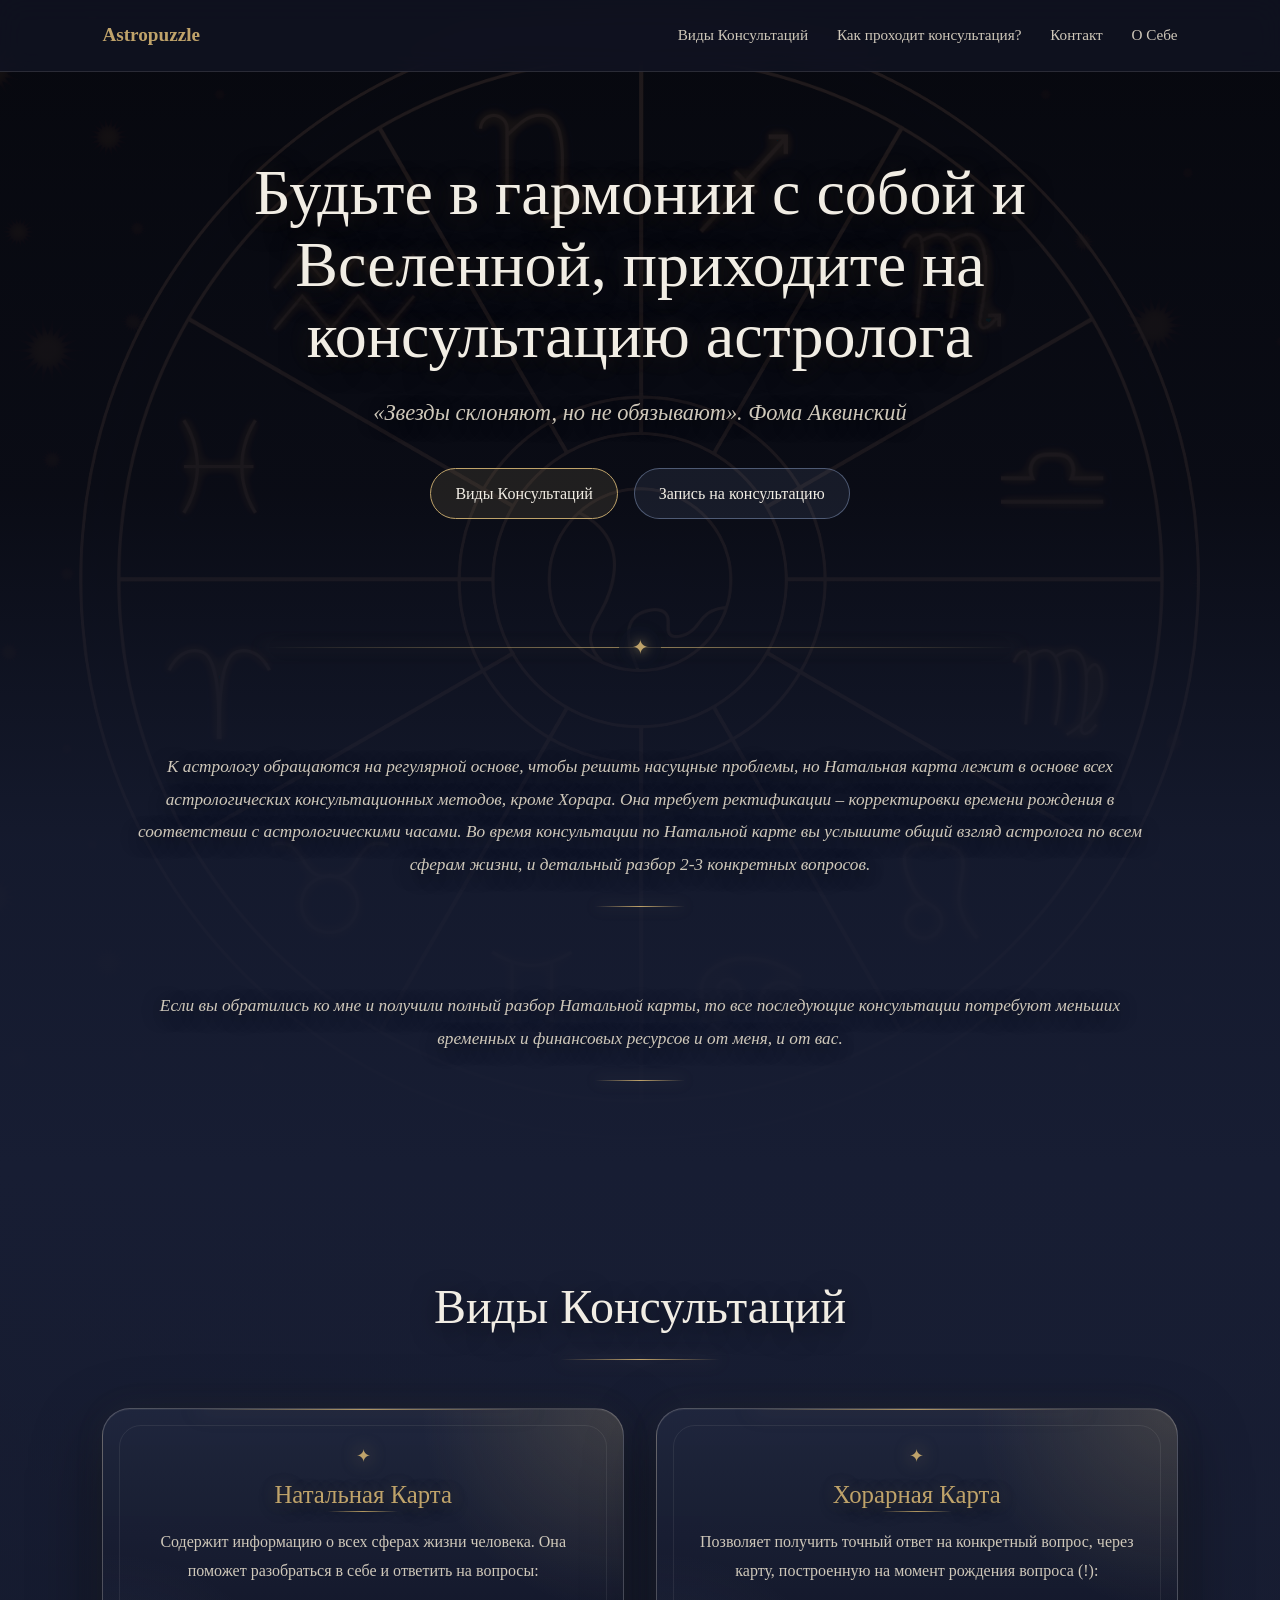
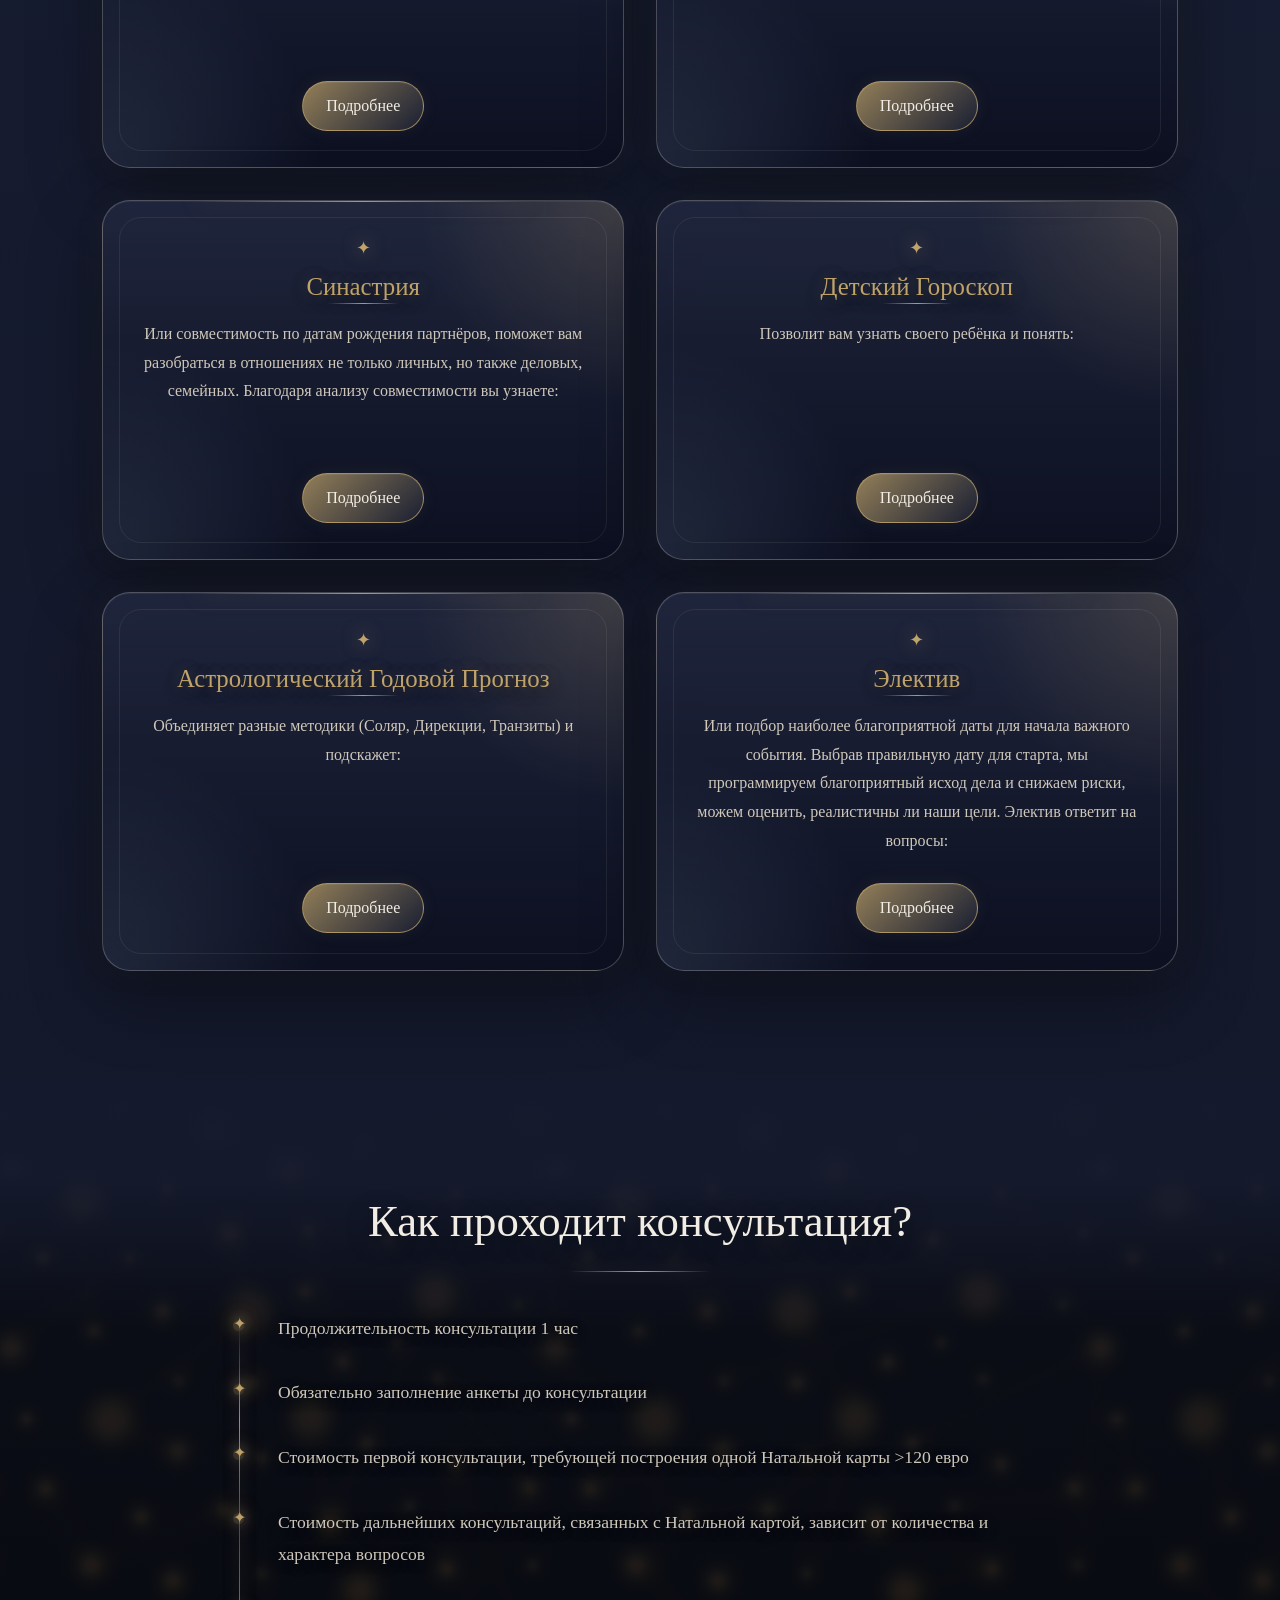
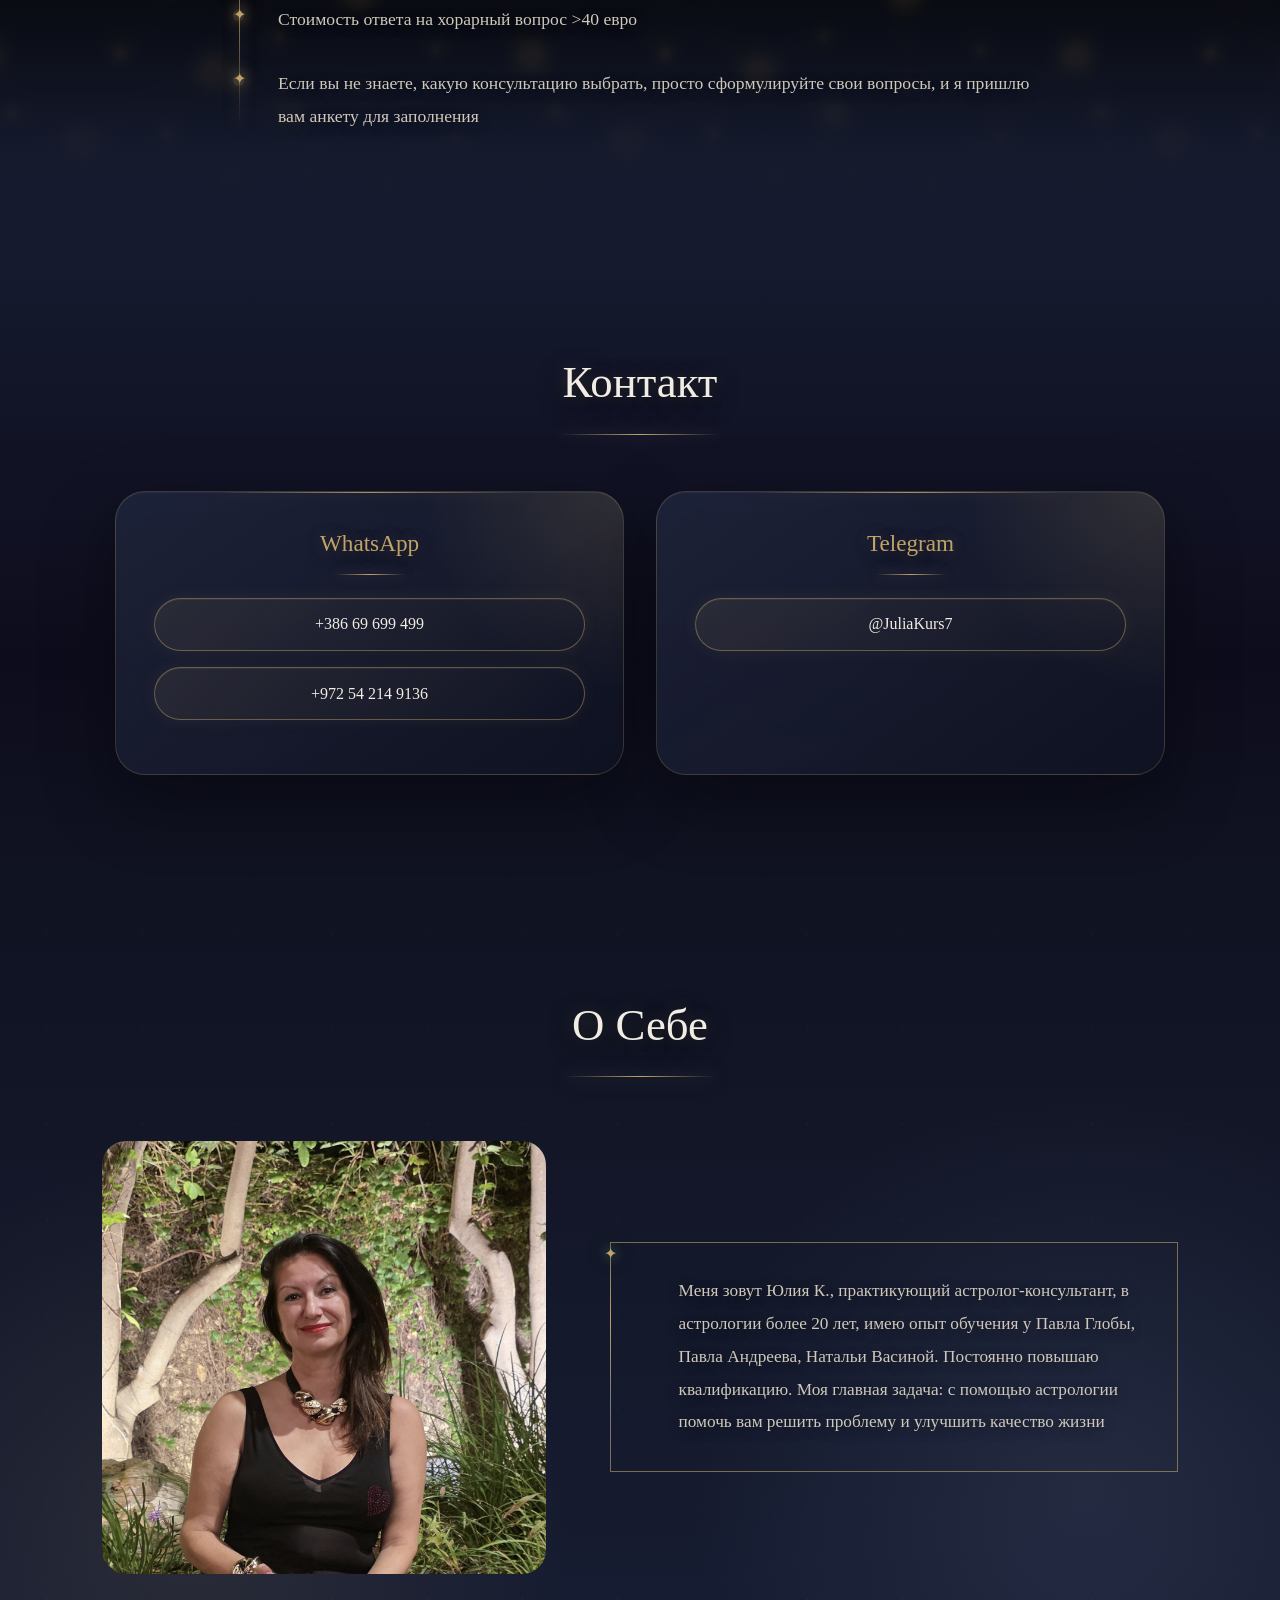
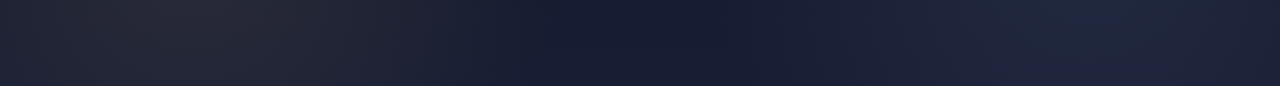
==== commit 382ac7bd: "secondary structure change and style" ====
--- a/index.html
+++ b/index.html
@@ -22,26 +22,28 @@
 
         <main>
             <!--Intro and Heading and Quote-->
-            <section id="home" class="hero">
-                <div class="hero_content">
-                    <h1>Будьте в гармонии с собой и Вселенной, приходите на консультацию астролога</h1>
-                    <h2>«Звезды склоняют, но не обязывают». Фома Аквинский</h2>
-                    <div class="hero_buttons">
-                        <a href="#sessions" class="button">Виды Консультаций</a>
-                        <a href="#contact" class = "button secondary_button">Запись на консультацию</a>
+            <section id="home" class="intro">
+                <div class="hero">
+                    <div class="hero_content">
+                        <h1>Будьте в гармонии с собой и Вселенной, приходите на консультацию астролога</h1>
+                        <h2>«Звезды склоняют, но не обязывают». Фома Аквинский</h2>
+                        <div class="hero_buttons">
+                            <a href="#sessions" class="button">Виды Консультаций</a>
+                            <a href="#contact" class = "button secondary_button">Запись на консультацию</a>
+                        </div>
                     </div>
                 </div>
-            </section>
+                <!--Divider-->
+                <div class="decor_banner" aria-hidden="true">
+                    <span></span>
+                </div>
 
-            <div class="decor_banner" aria-hidden="true">
-                <span></span>
-            </div>
-
-            <!--Info Blocks-->
-            <section class="info_block">
-                <div class="info_card">
-                    <p>К астрологу обращаются на регулярной основе, чтобы решить насущные проблемы, но Натальная карта лежит в основе всех астрологических консультационных методов, кроме Хорара. Она требует ректификации – корректировки времени рождения в соответствии с астрологическими часами. Во время консультации по Натальной карте вы услышите общий взгляд астролога по всем сферам жизни, и детальный разбор 2-3 конкретных вопросов.</p>
-                    <p>Если вы обратились ко мне и получили полный разбор Натальной карты, то все последующие консультации потребуют меньших временных и финансовых ресурсов и от меня, и от вас.</p>
+                <!--Info Blocks-->
+                <div class="info_block">
+                    <div class="info_card">
+                        <p>К астрологу обращаются на регулярной основе, чтобы решить насущные проблемы, но Натальная карта лежит в основе всех астрологических консультационных методов, кроме Хорара. Она требует ректификации – корректировки времени рождения в соответствии с астрологическими часами. Во время консультации по Натальной карте вы услышите общий взгляд астролога по всем сферам жизни, и детальный разбор 2-3 конкретных вопросов.</p>
+                        <p>Если вы обратились ко мне и получили полный разбор Натальной карты, то все последующие консультации потребуют меньших временных и финансовых ресурсов и от меня, и от вас.</p>
+                    </div>
                 </div>
             </section>
             
--- a/style.css
+++ b/style.css
@@ -142,67 +142,64 @@
 .nav_links a:hover::after {
     transform: scaleX(1);
 }
-
-/*Hero Section*/
-.hero {
-    min-height: 70vh;
-    padding: 5rem 8%;
-
+/*Intro Section shared with hero and info text*/
+.intro {
     position: relative;
     overflow: hidden;
-
-    display: flex;
-    align-items: center;
-    justify-content: center;
-    
+    isolation: isolate;
     background: #101322;
 }
 
-.hero::before {
-    content: "";
-    position: absolute;
+.intro::before {
+    content: "";
     inset: 0;
-
+    position: absolute;
     background-image: url("images/hero_p2.png");
     background-size: cover;
     background-position: center;
     background-repeat: no-repeat;
-
-    filter: brightness(0.45) blur(2px) contrast(0.95) saturate(0.8);
+    filter: brightness(0.3) contrast(1.2) saturate(0.75);
     transform: scale(1.02);
     z-index: 0;
 }
 
-.hero::after {
+.intro::after {
     content: "";
     position: absolute;
     inset: 0;
-
-    background: linear-gradient(to bottom, #10132244 0%, #101322 45%, #1013229b 92%, #101322 98%, #101322 100%);
-    z-index: 1;
+    background: linear-gradient(to bottom, rgba(16, 19, 34, 0.42) 0%, rgba(16, 19, 34, 0.62) 42%, rgba(23, 29, 51, 0.88) 72%, #171d33 100%);
+    z-index: 1;
+}
+
+/*Hero Section*/
+.hero {
+    min-height: 68vh;
+    padding: 6rem 8% 4rem;
+    display: flex;
+    align-items: center;
+    justify-content: center;
 }
 
 .hero_content {
-    position: relative;
     z-index: 2;
+    max-width: 900px;
+    text-align: center;
 }
 
 .hero_content h1 {
-    font-size: clamp(2rem, 4.5vw, 3.5rem);
+    padding-top: 2rem;
+    font-size: clamp(2.2rem, 5vw, 4rem);
     line-height: 1.12;
-    margin-top: 1.6rem;
-    margin-bottom: 2rem;
+    margin-bottom: 1.4rem;
 
     color: #f1ede4;
-    font-weight: 300;
-    letter-spacing: -0.03rem;
-
-    text-shadow: 0 4px 18px rgba(0,0,0,0.75);
+
+    text-shadow: 0 0 24px rgba(191, 163, 106, 0.16), 0 6px 28px rgba(0, 0, 0, 0.85);
 }
 
 .hero_content h2 {
     max-width: 760px;
-    font-size: clamp(1.05rem, 2vw, 1.45rem);
+    font-size: clamp(1.05rem, 2vw, 1.4rem);
     line-height: 1.7;
     margin: 0 auto 1.6rem;
 
@@ -211,7 +208,7 @@
     text-align: center;
     color: #cfc8ba;
 
-    text-shadow: 0 3px 14px rgba(0,0,0,0.7);
+    text-shadow: 0 4px 18px rgba(0,0,0,0.85);
 }
 
 /*Hero buttons*/
@@ -221,7 +218,7 @@
     justify-content: center;
     gap: 1rem;
     flex-wrap: wrap;
-    margin-top: 3rem;
+    margin-top: 2.2rem;
 }
 
 /*All buttons*/
@@ -260,54 +257,98 @@
 
 /*Decor Banner for in between information text and hero section*/
 .decor_banner {
-    height: 120px;
-    position: relative;
-    overflow: hidden;
-    margin-top: -1px;
-    margin-bottom: -1px;
-    background: linear-gradient(to bottom, #101322 0%, #14192c 50%, #101322 100%);
-
+    z-index: 2;
+    height: 70px;
+    width: min(760px, 84%);
+    position: relative;
+    margin: 0 auto;
+    display: flex;
+    align-items: center;
+    justify-content: center;
 }
 
 .decor_banner::before {
     content: "";
     position: absolute;
-    inset: 0;
-    background-image: linear-gradient(120deg, transparent 20%, rgba(191, 163, 106, 0.015) 50%, transparent 80%);
-    opacity: 0.45;
-    pointer-events: none;
-}
-
-.decor_banner::after {
-    content: "";
-    position: absolute;
-    left: 18%;
-    right: 18%;
-    top: 49%;
+    left: 0;
+    right: 0;
+    top: 50%;
     height: 1px;
     background: linear-gradient(to right, transparent, rgba(191, 163, 106, 0.75), transparent);
-
     box-shadow: 0 0 16px rgba(191, 163, 106, 0.45), 0 0 32px rgba(124, 143, 179, 0.18);
 }
 
 .decor_banner span {
-    position: absolute;
-    left: 50%;
-    top: 50%;
-    transform: translate(-50%, -50%);
+    position: relative;
     width: 42px;
     height: 42px;
     display: flex;
     align-items: center;
     justify-content: center;
     color: #bfa36a;
-    font-size: 1.3rem;
-    z-index: 2;
+    font-size: 1.25rem;
+    z-index: 1;
+    background: rgba(16, 19, 34, 0.65);
+    border-radius: 50%;
 }
 
 .decor_banner span::before {
     content: "\2726";
     text-shadow: 0 0 12px rgba(191, 163, 106, 0.9), 0 0 28px rgba(91, 163,106, 0.45);
+}
+/*Information paragraphs*/
+
+.info_block {
+    padding: 3rem 8%;
+    position: relative;
+}
+
+.info_card {
+    z-index: 2;
+    position: relative;
+    display: grid;
+    gap: 1.6rem;
+    max-width: 1100px;
+    margin: 0 auto;
+}
+
+.info_card::before,
+.info_card::after {
+    content: "";
+    position: absolute;
+    top: 0.4rem;
+    bottom: 0.4rem;
+    width: 1px;
+    background: to bottom, transparent, rgba(191, 163, 106, 0.55), transparent;
+}
+
+.info_card::before {
+    left: 0;
+}
+
+.info_card::after {
+    right: 0;
+}
+
+.info_card p {
+    position: relative;
+    text-align: center;
+    font-style: italic;
+    font-size: 1.08rem;
+    line-height: 1.9;
+    color: #cfc8ba;
+    padding: 1.3rem 2rem;
+    text-shadow: 0 4px 18px rgba(0, 0, 0, 0.75);
+}
+
+.info_card p::after {
+    content: "";
+    display: block;
+    width: 90px;
+    height: 1px;
+    margin: 1.5rem auto 1rem;
+    background: linear-gradient(to right, transparent, #bfa36a, transparent);
+    box-shadow: 0 0 14px rgba(191, 163, 106, 0.35);
 }
 
 /*Section Heading*/
@@ -334,66 +375,6 @@
     margin: 1.5rem auto 0;
     background: linear-gradient(to right, transparent, #bfa36a, transparent);
     box-shadow: 0 0 18px rgba(191, 163, 106, 0.45);
-}
-/*Information paragraphs*/
-
-.info_block {
-    padding: 6rem 8%;
-    position: relative;
-    overflow: hidden;
-    background: #171d33;
-}
-
-.info_block::before {
-    content: "";
-    position: absolute;
-    inset: 0;
-
-    background-image: url("images/info_banner.png");
-    background-size: cover;
-    background-position: center;
-    background-repeat: no-repeat;
-
-    filter: brightness(0.25) blur(2px) contrast(0.95) saturate(0.9);
-    transform: scale(1.02);
-    z-index: 0;
-}
-
-.info_block::after {
-    content: "";
-    position: absolute;
-    inset: 0;
-    background: linear-gradient(to bottom, #101322 0%, #101322 10%, #1013227e 22%, #1013225e 42%, #1013229e 58%, #101322c9 88%, #171d33 100%);
-    z-index: 1;
-}
-
-.info_card {
-    position: relative;
-    z-index: 2;
-    display: grid;
-    gap: 3rem;
-    max-width: 1100px;
-    margin: 0 auto;
-}
-
-.info_card p {
-    padding: 0.5rem 1.5rem;
-    text-align: justify;
-    text-align-last: center;
-    font-style: italic;
-    font-size: 1.1rem;
-    line-height: 1.9;
-    color: #cfc8ba;
-}
-
-.info_card p::after {
-    content: "";
-    display: block;
-    width: 90px;
-    height: 1px;
-    margin: 1.5rem auto 0;
-    background: linear-gradient(to right, transparent, #bfa36a, transparent);
-    box-shadow: 0 0 14px rgba(191, 163, 106, 0.35);
 }
 
 /*Session cards*/
@@ -1139,6 +1120,40 @@
     main {
         padding-top: 120px;
     }
+
+    .hero {
+        min-height: 62vh;
+        padding: 5rem 6% 3rem;
+    }
+
+    .hero_content h1 {
+        font-size: clamp(2rem 11vw 3rem);
+    }
+
+    .hero_content h2 {
+        font-size: 1rem;
+    }
+
+    .decor_banner {
+        height: 55px;
+        width: 86%;
+    }
+
+    .info_block {
+        padding: 2.5rem 6% 5rem;
+    }
+
+    .info_card p {
+        padding: 0;
+        font-size: 1rem;
+        line-height: 1.8;
+        text-align: left;
+    }
+
+    .info_card::before,
+    .info_card::after {
+        display: none;
+    }
 }
 
 /*Tiny screens*/
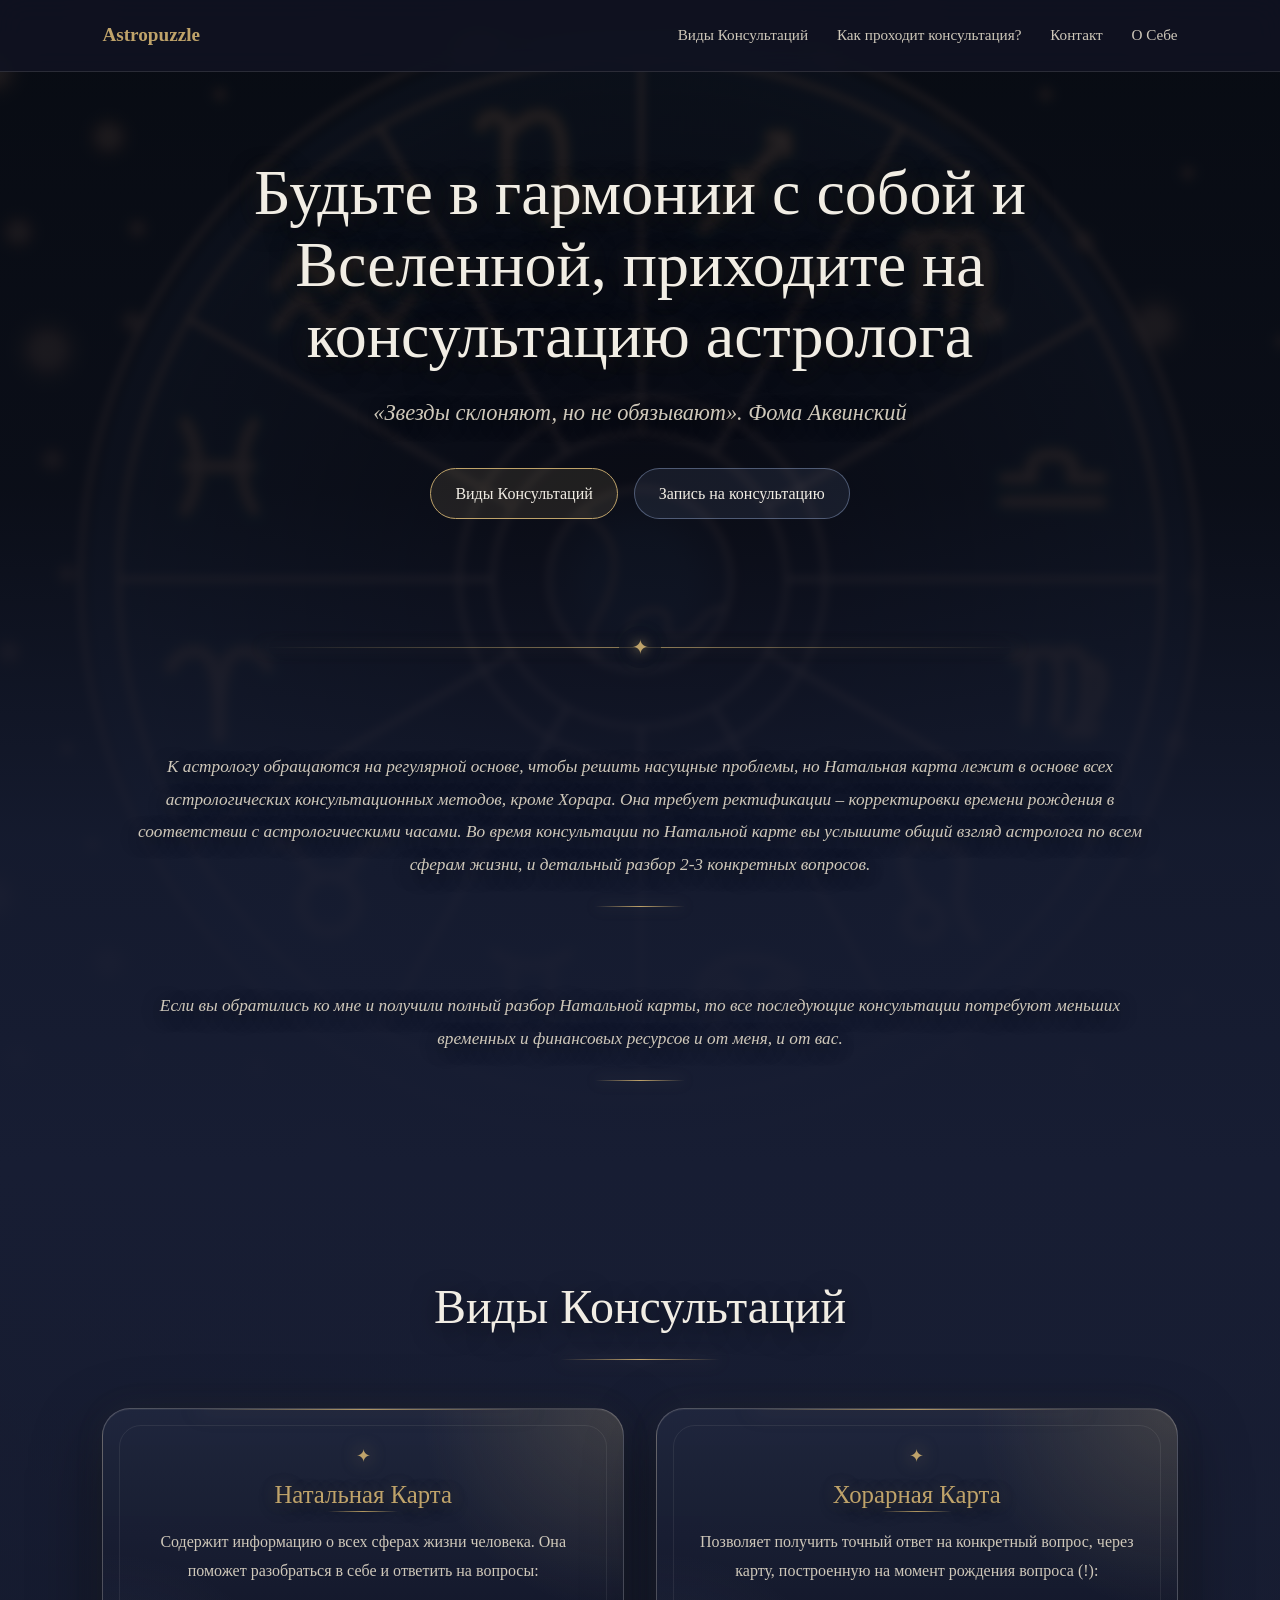
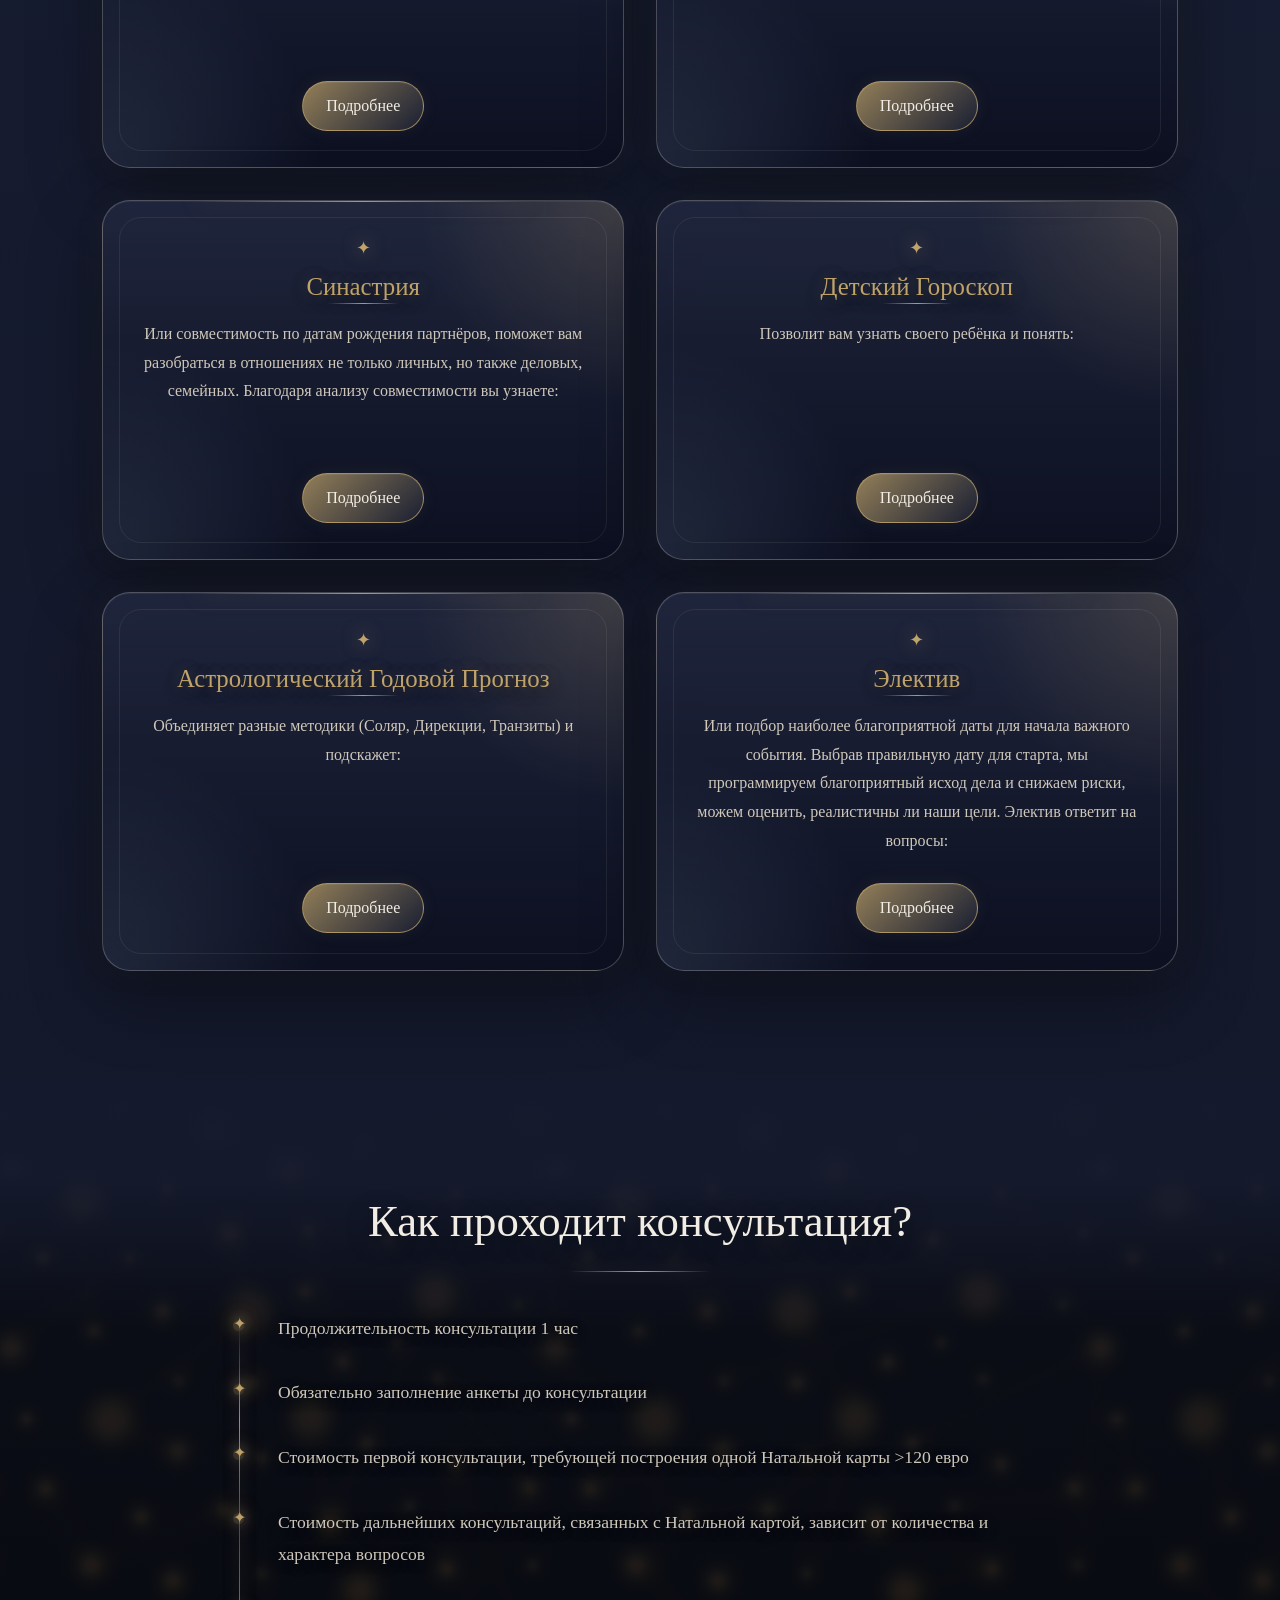
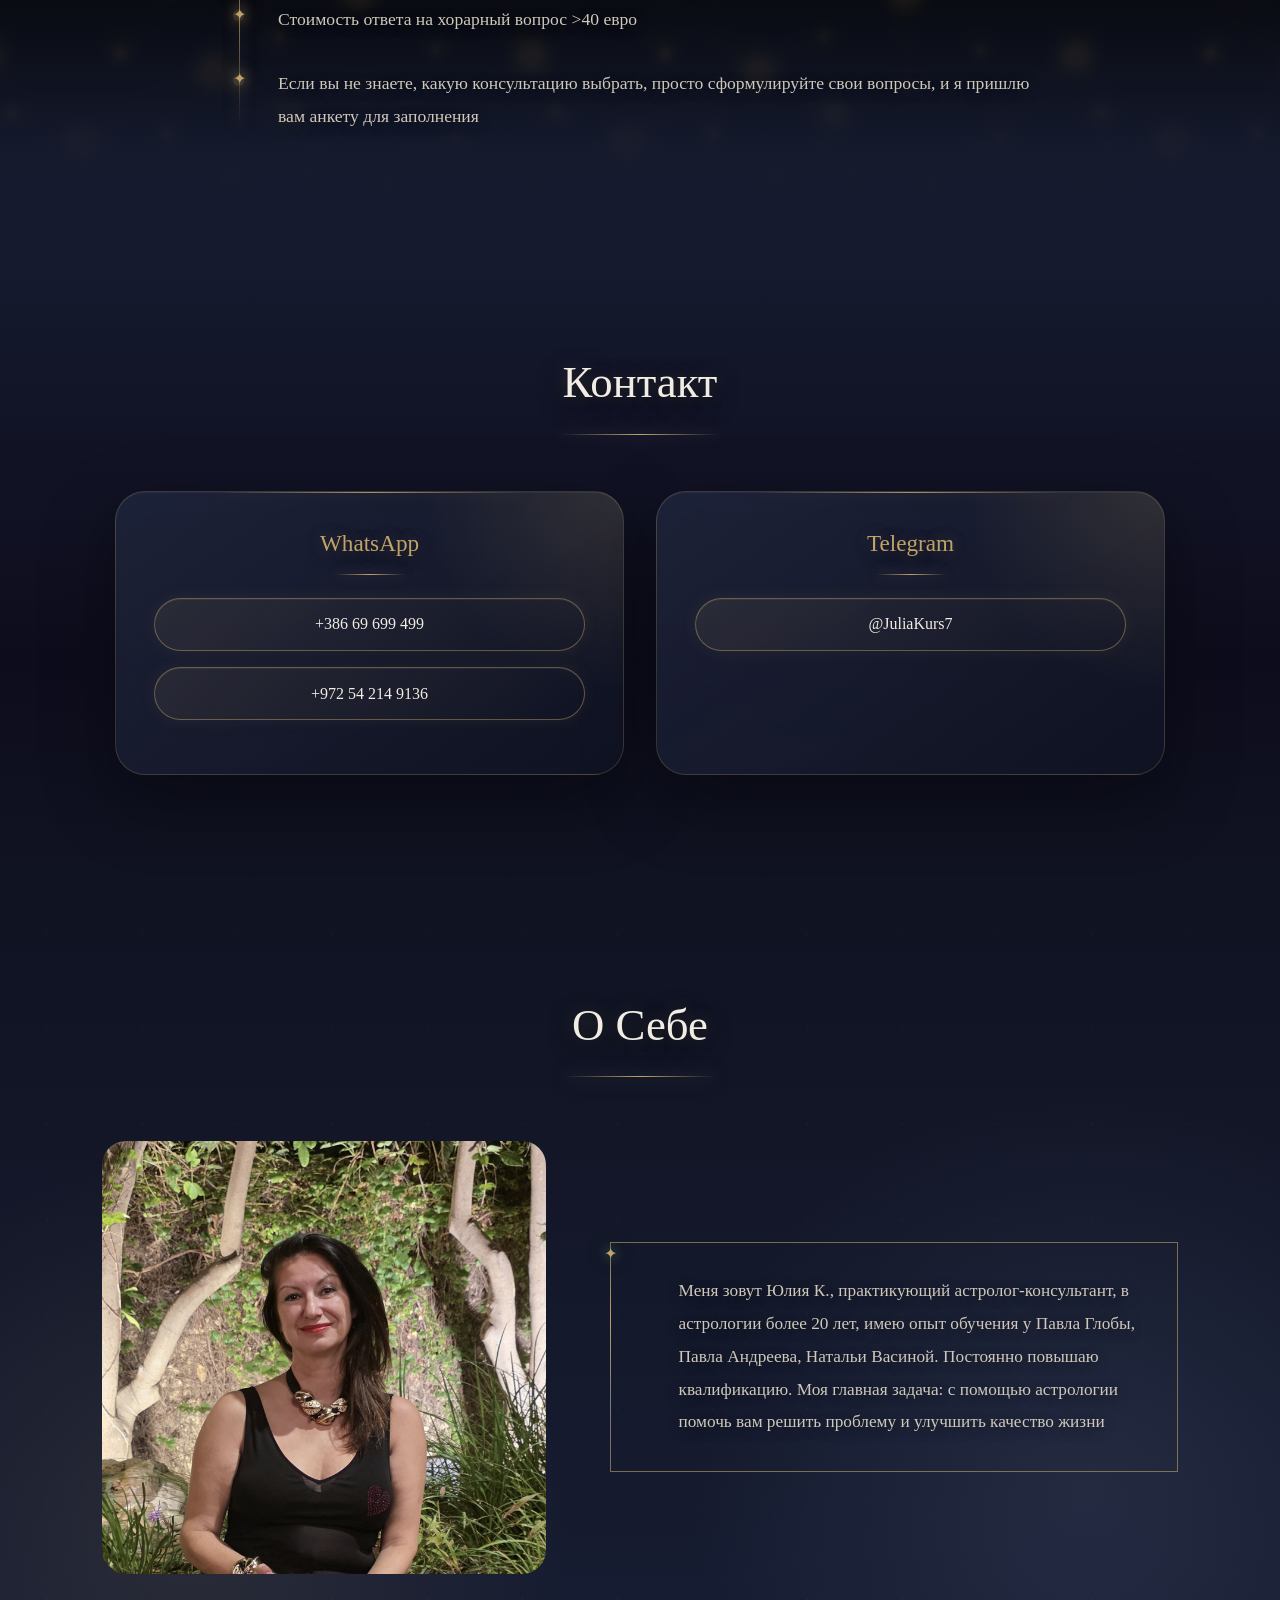
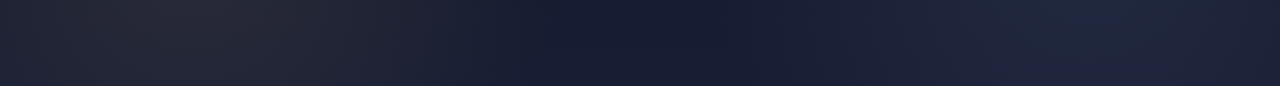
==== commit edefd69e: "open links in new tab fix" ====
--- a/index.html
+++ b/index.html
@@ -158,8 +158,8 @@
                 <div class="contact_card">
                     <div class="socials">
                         <h3>WhatsApp</h3>
-                        <a href="https://wa.me/+38669699499">+386 69 699 499</a>
-                        <a href="https://wa.me/+972542149136">+972 54 214 9136</a>
+                        <a href="https://wa.me/+38669699499" target="_blank">+386 69 699 499</a>
+                        <a href="https://wa.me/+972542149136" target="_blank">+972 54 214 9136</a>
                     </div>
                     
                     <div class="socials">
--- a/style.css
+++ b/style.css
@@ -158,7 +158,7 @@
     background-size: cover;
     background-position: center;
     background-repeat: no-repeat;
-    filter: brightness(0.3) contrast(1.2) saturate(0.75);
+    filter: brightness(0.3) contrast(1) saturate(0.75) blur(4px);
     transform: scale(1.02);
     z-index: 0;
 }
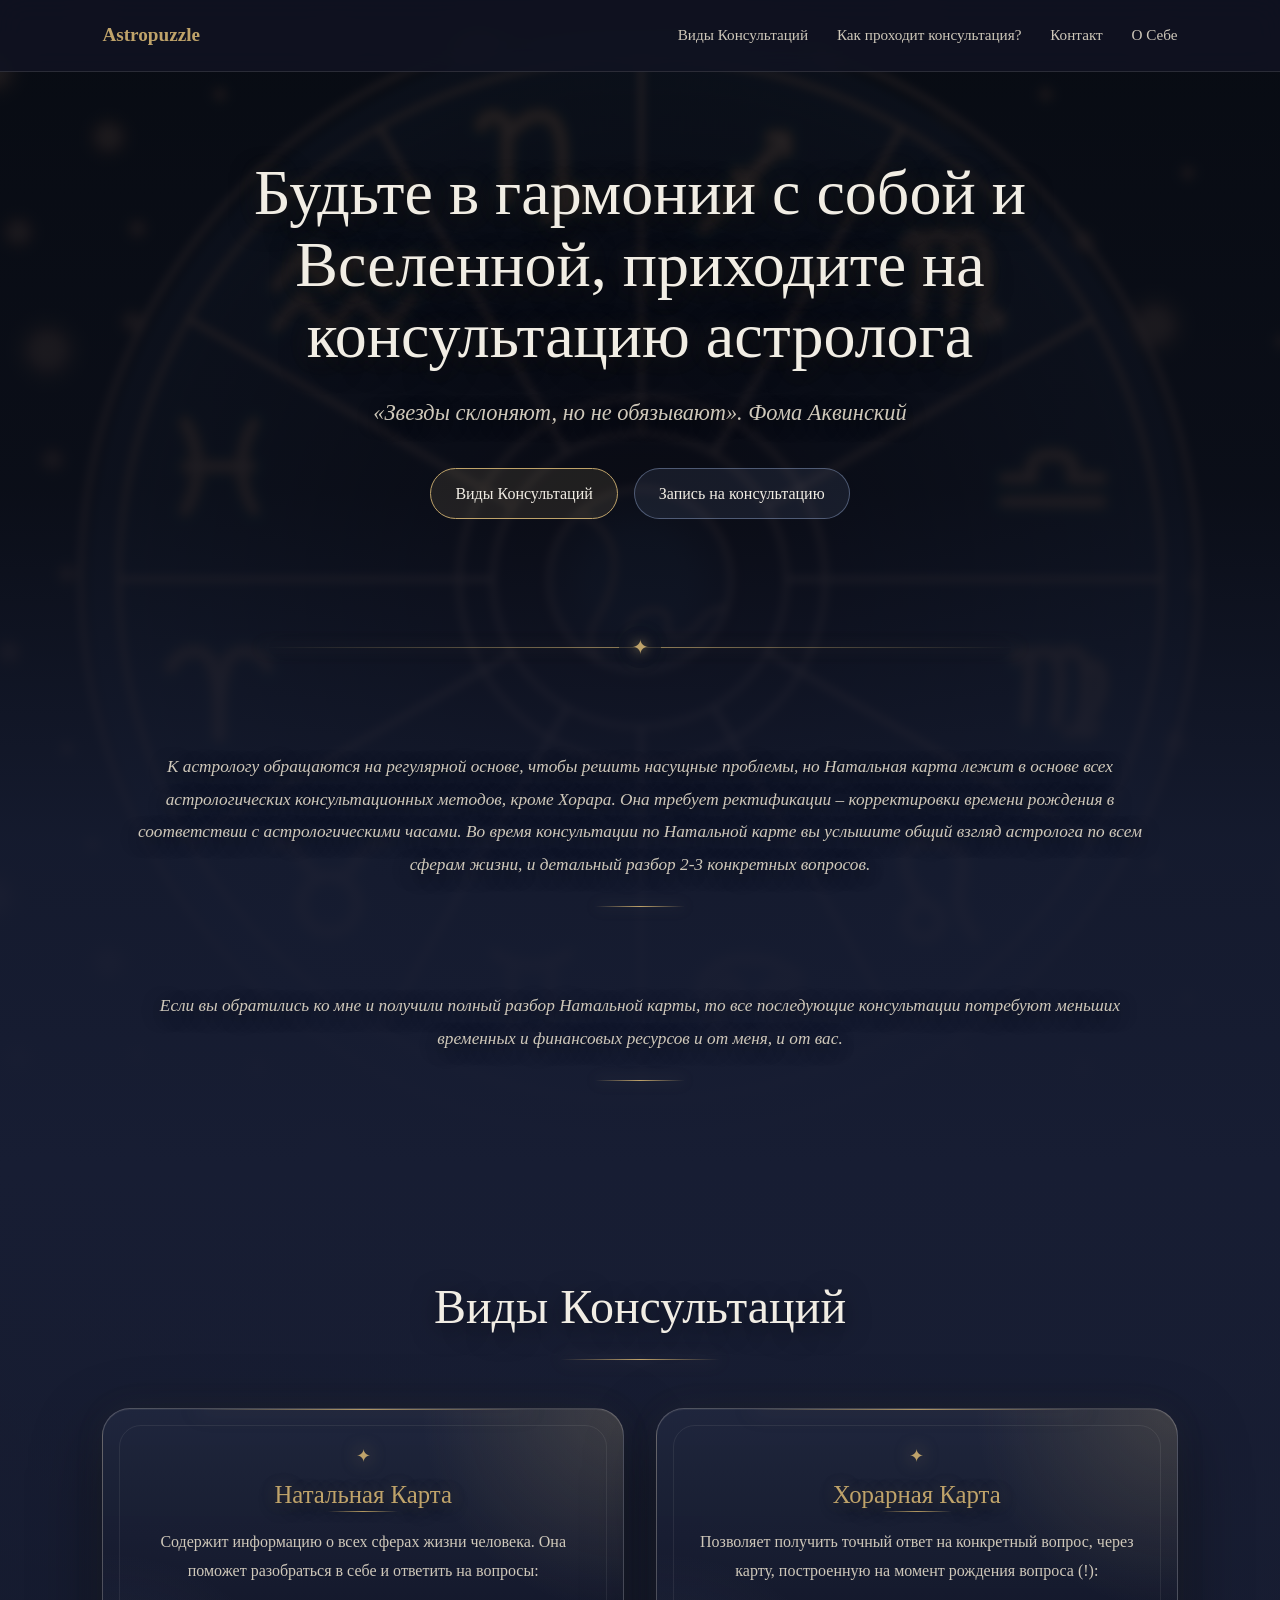
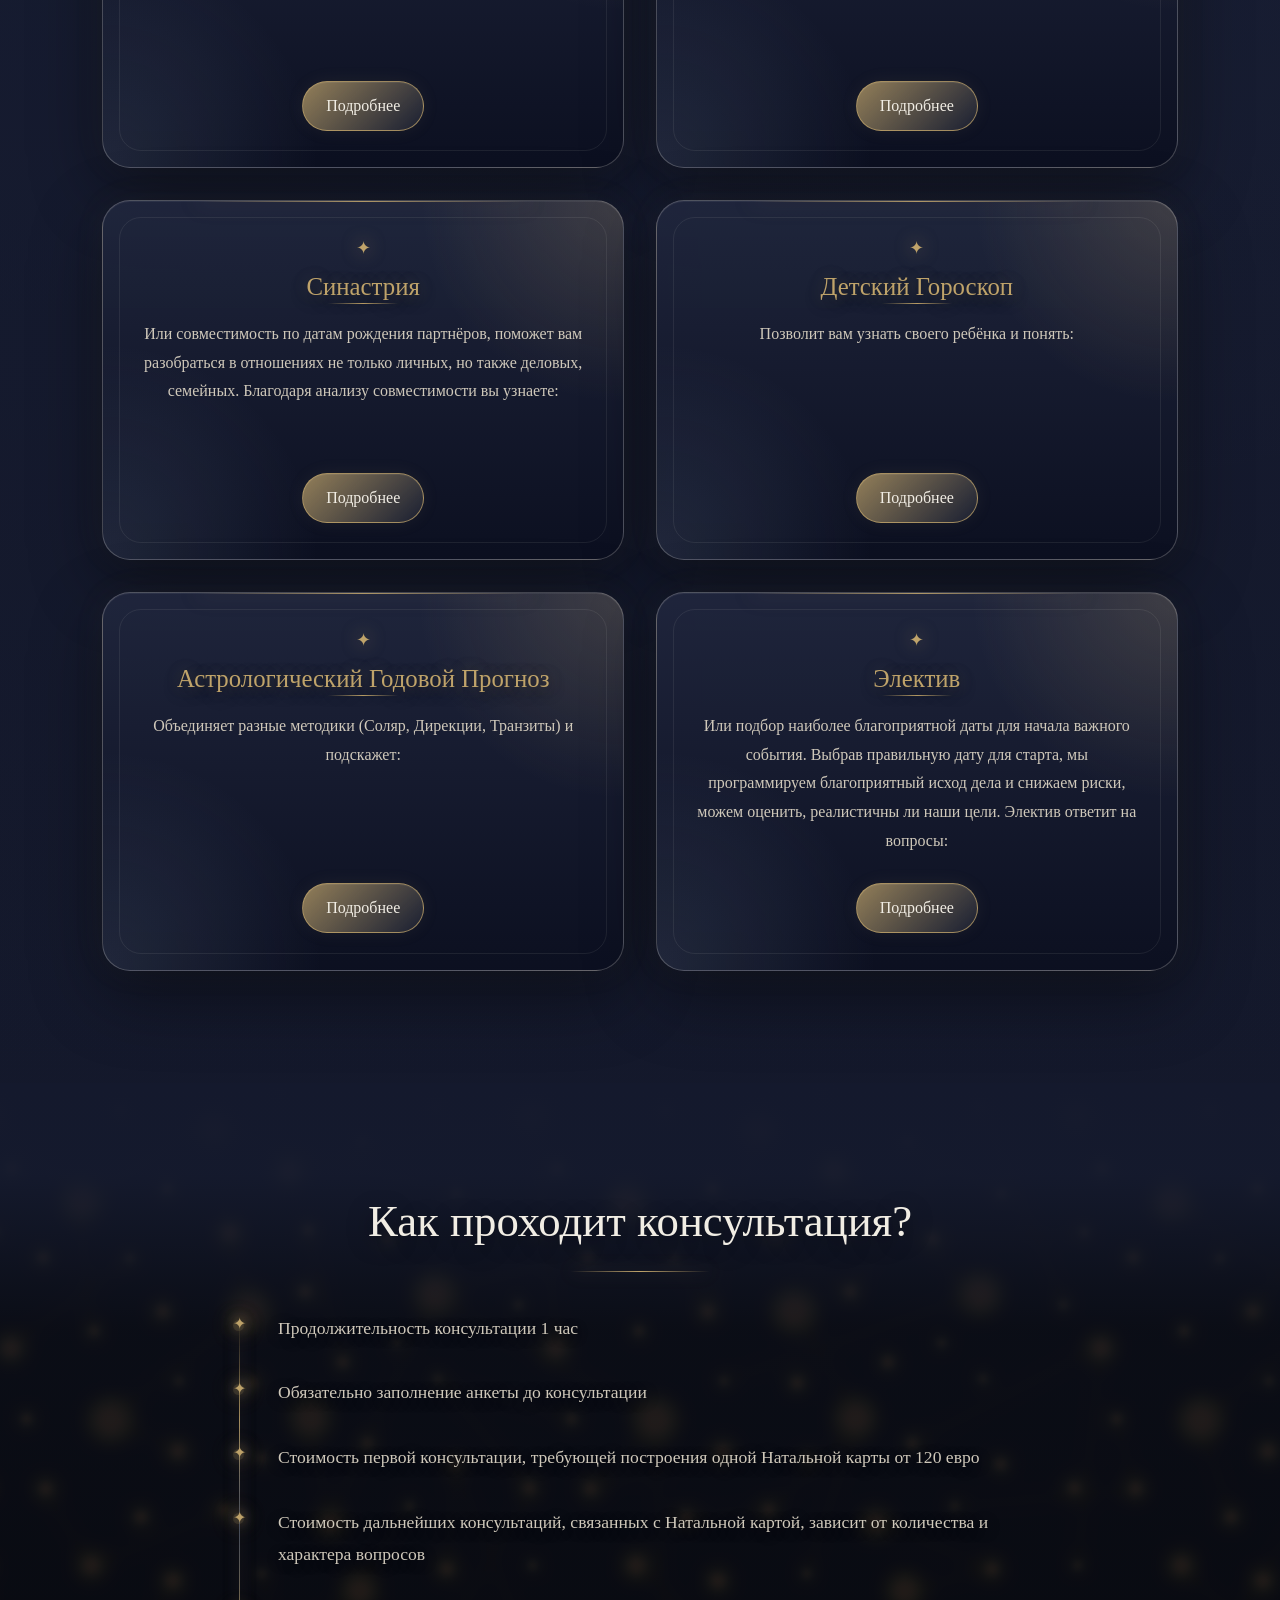
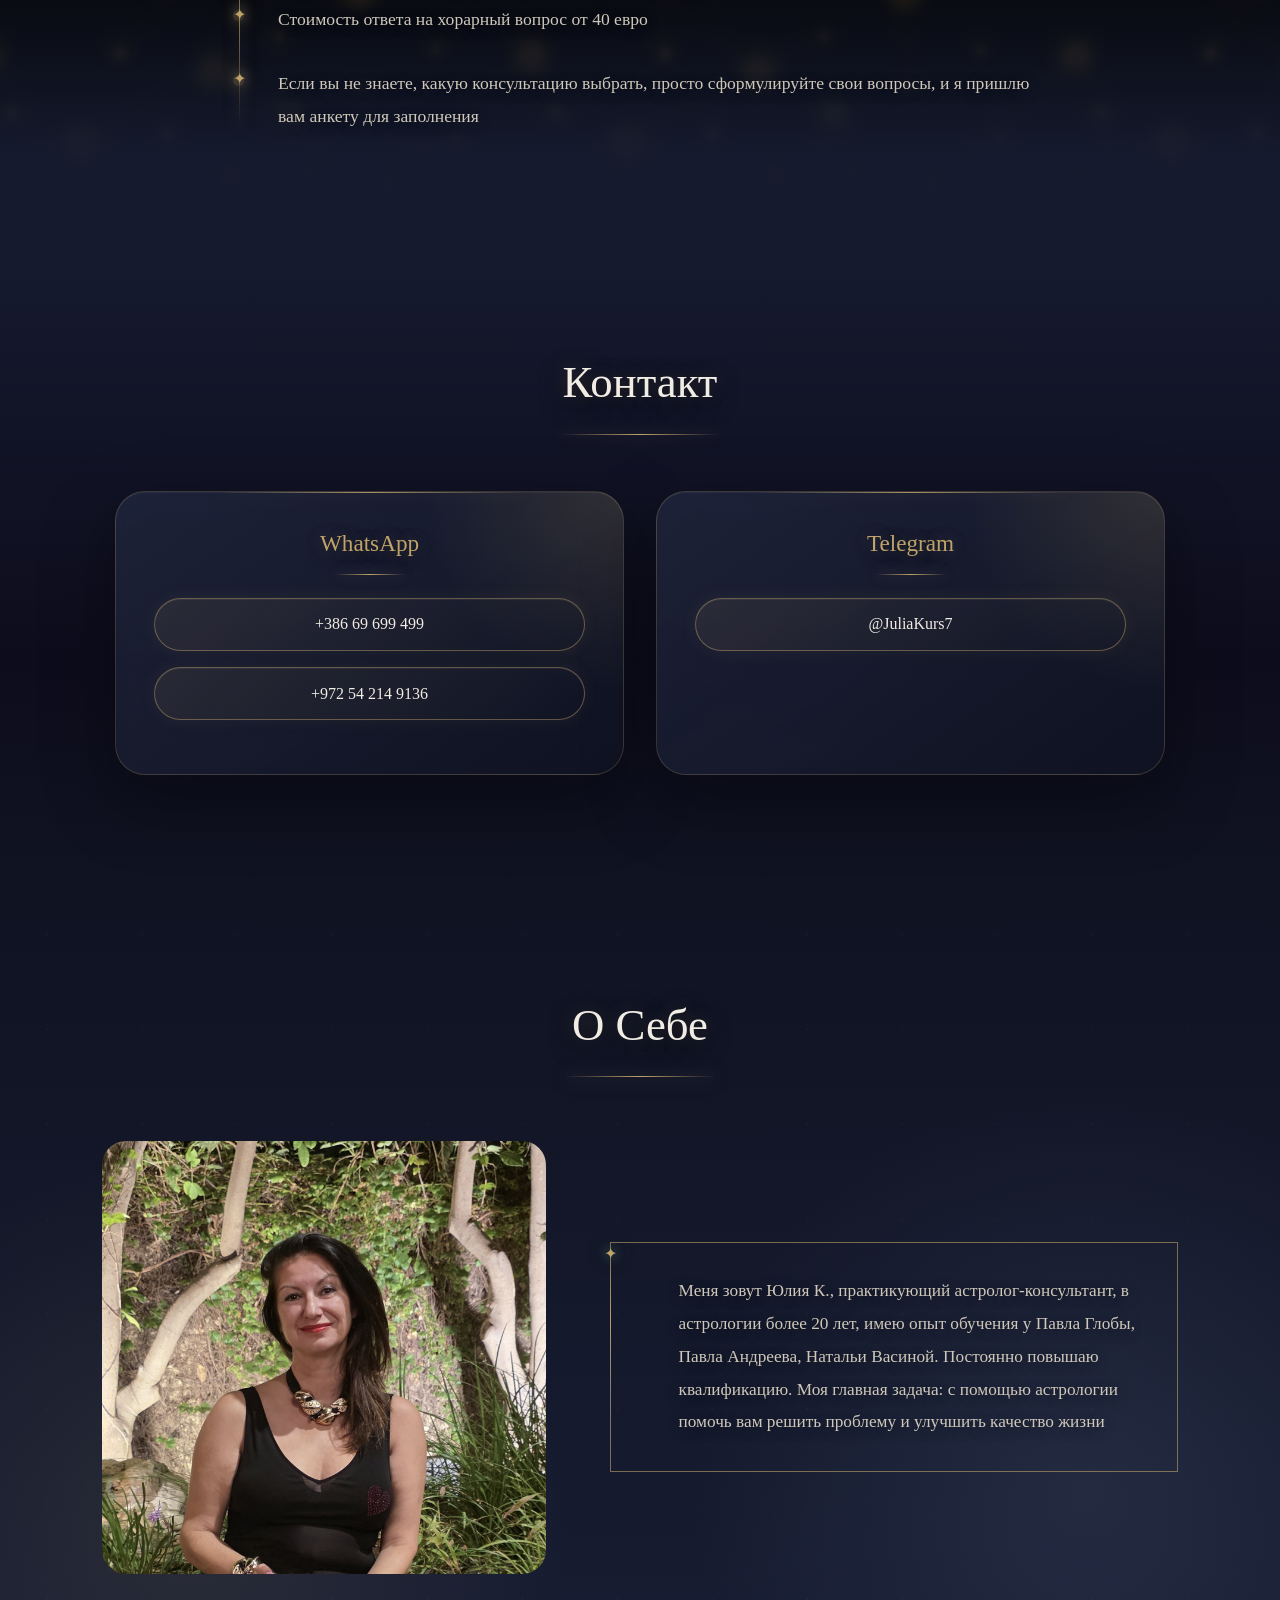
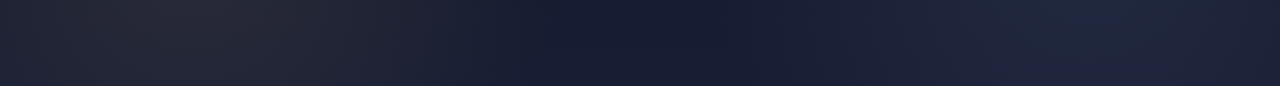
==== commit 28f58aa3: "fix links and text" ====
--- a/index.html
+++ b/index.html
@@ -146,9 +146,9 @@
                     <ul class="registration_list">
                         <li>Продолжительность консультации 1 час</li>
                         <li>Обязательно заполнение анкеты до консультации</li>
-                        <li>Стоимость первой консультации, требующей построения одной Натальной карты >120 евро</li>
+                        <li>Стоимость первой консультации, требующей построения одной Натальной карты от 120 евро</li>
                         <li>Стоимость дальнейших консультаций, связанных с Натальной картой, зависит от количества и характера вопросов</li>
-                        <li>Стоимость ответа на хорарный вопрос >40 евро</li>
+                        <li>Стоимость ответа на хорарный вопрос от 40 евро</li>
                         <li>Если вы не знаете, какую консультацию выбрать, просто сформулируйте свои вопросы, и я пришлю вам анкету для заполнения</li>
                     </ul>
             </section>
